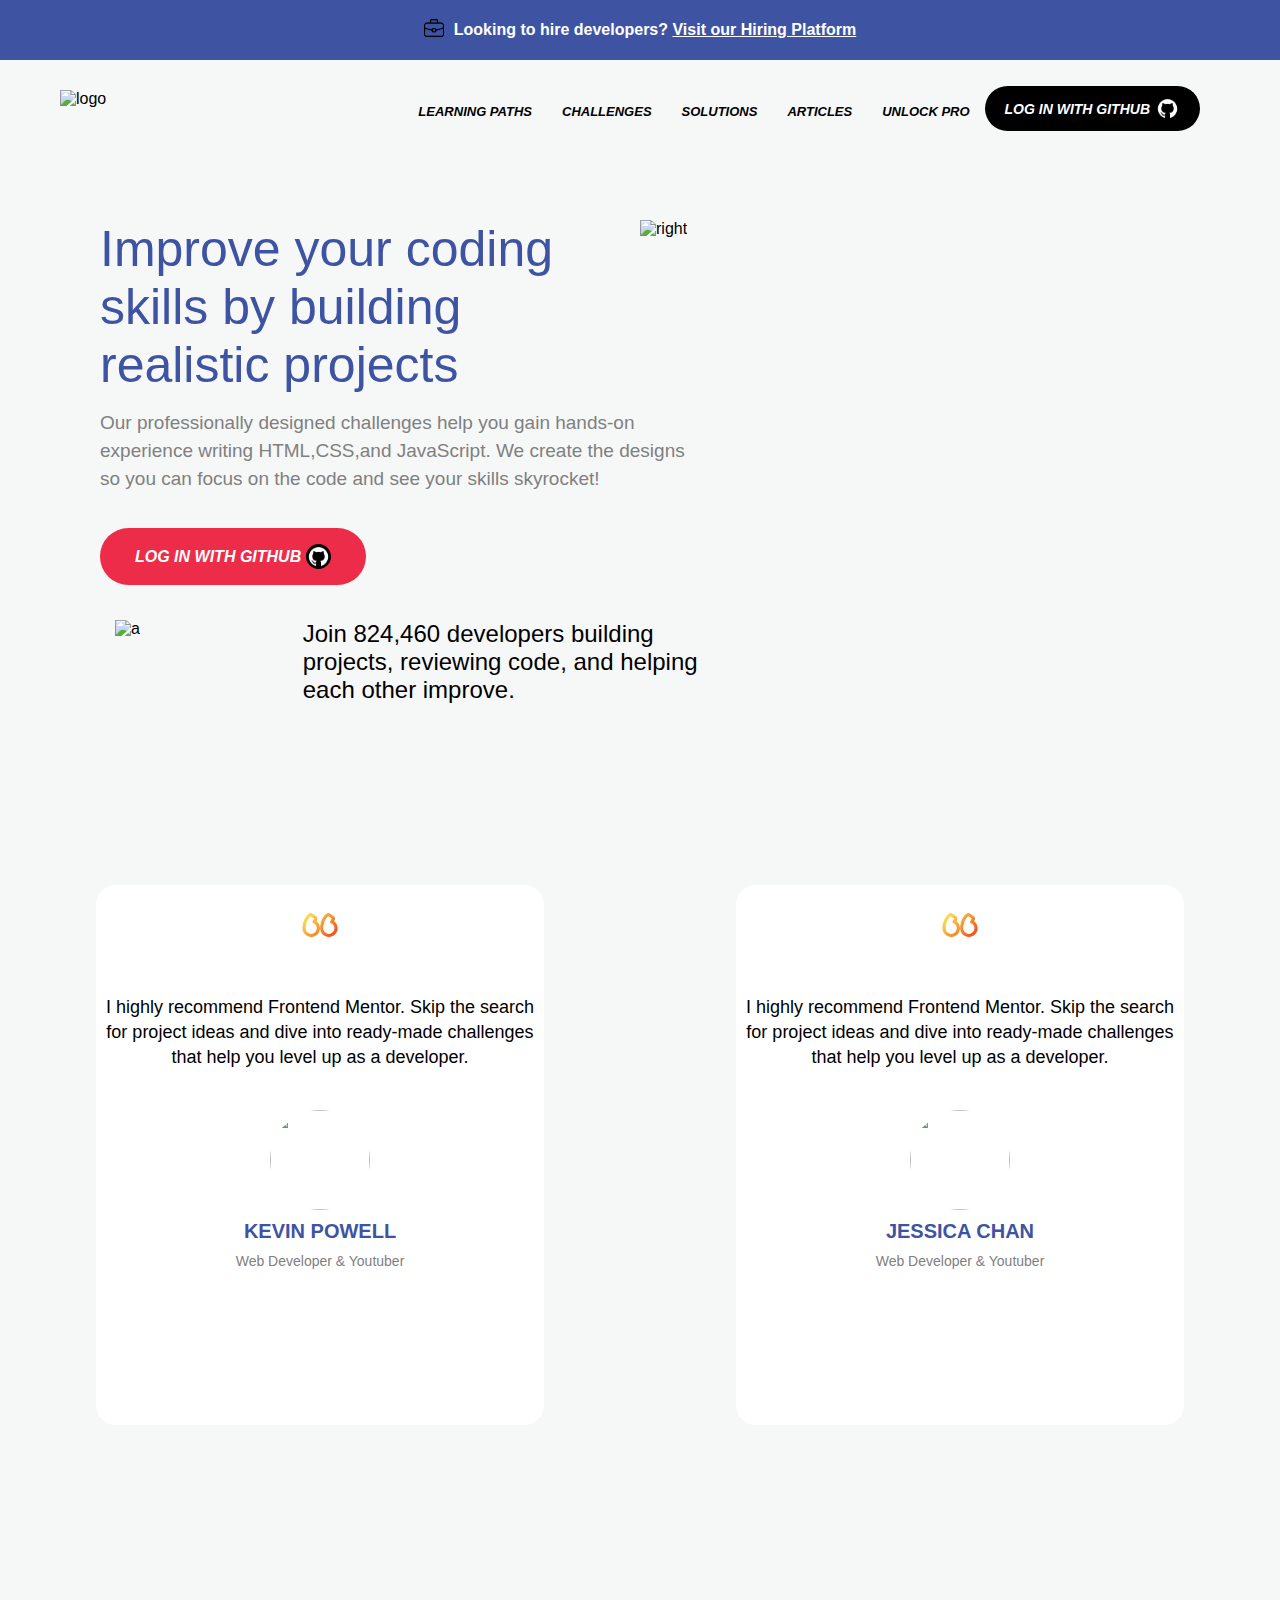
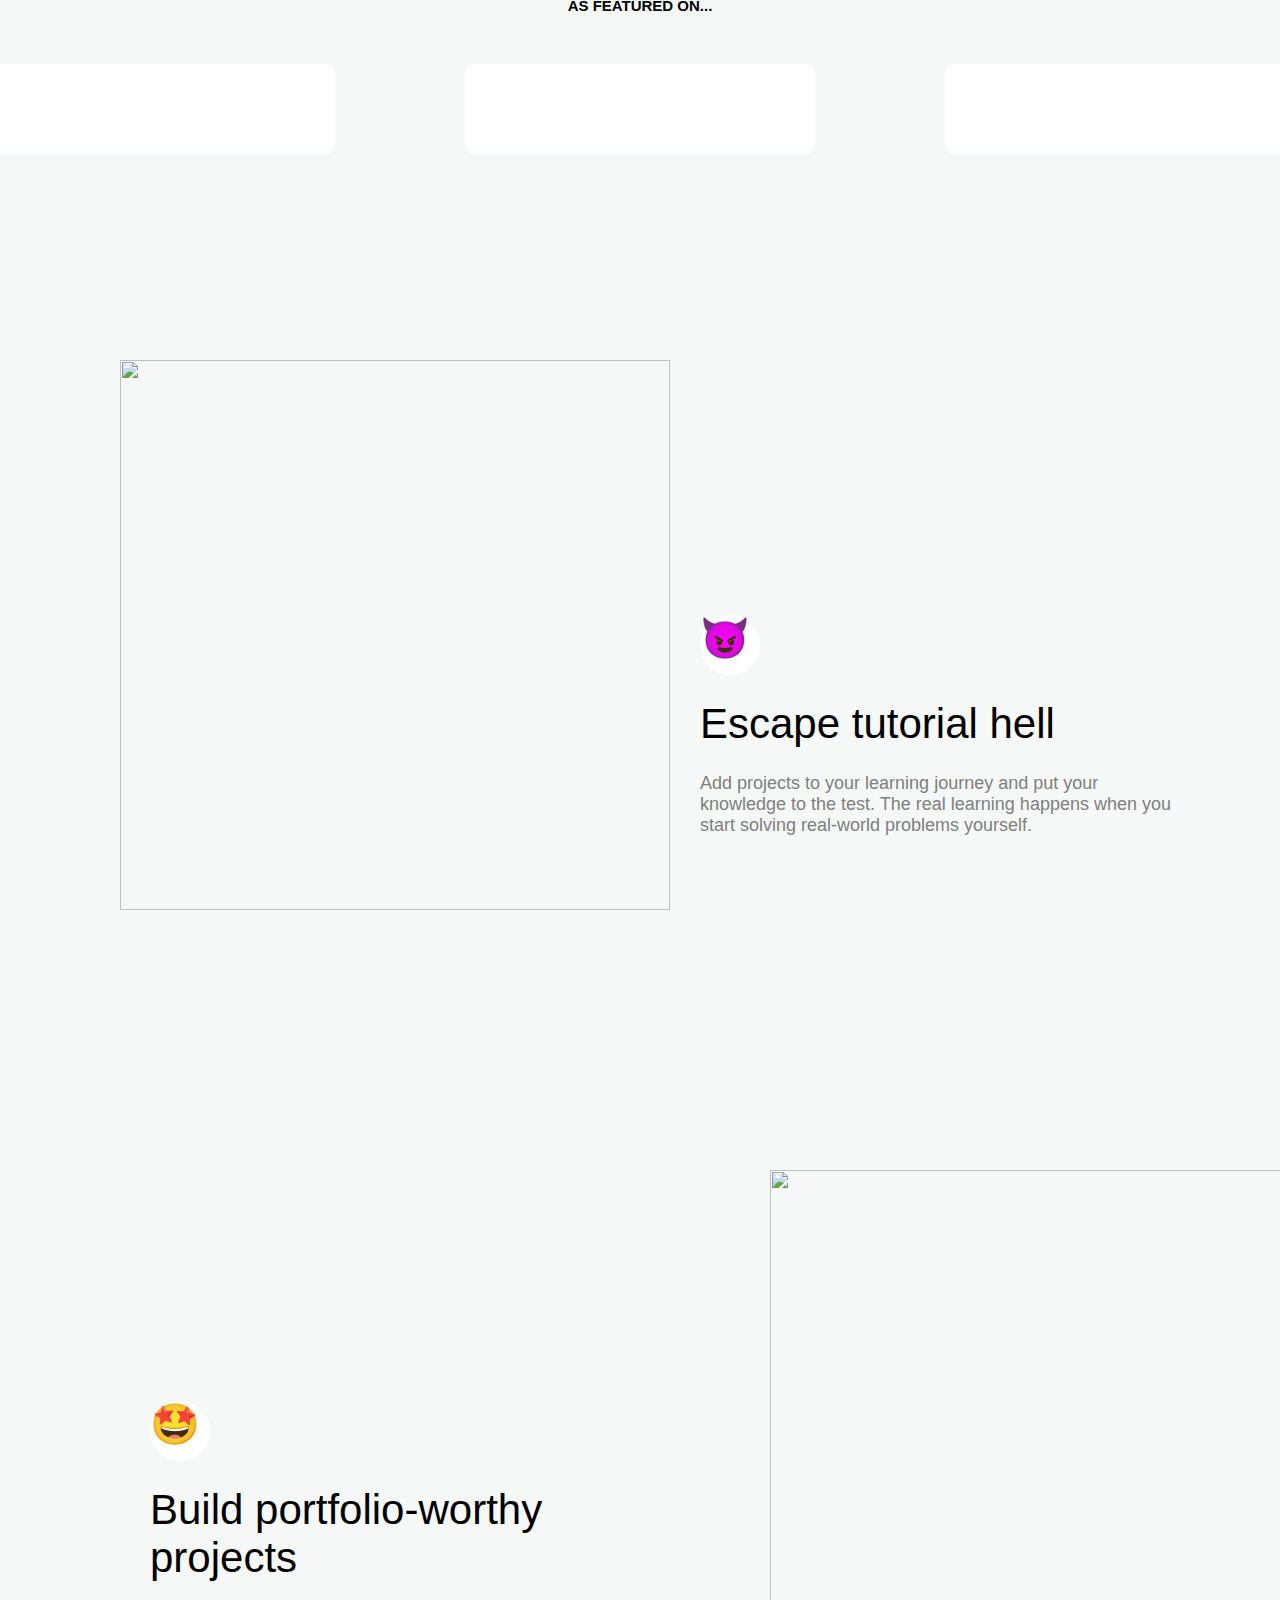
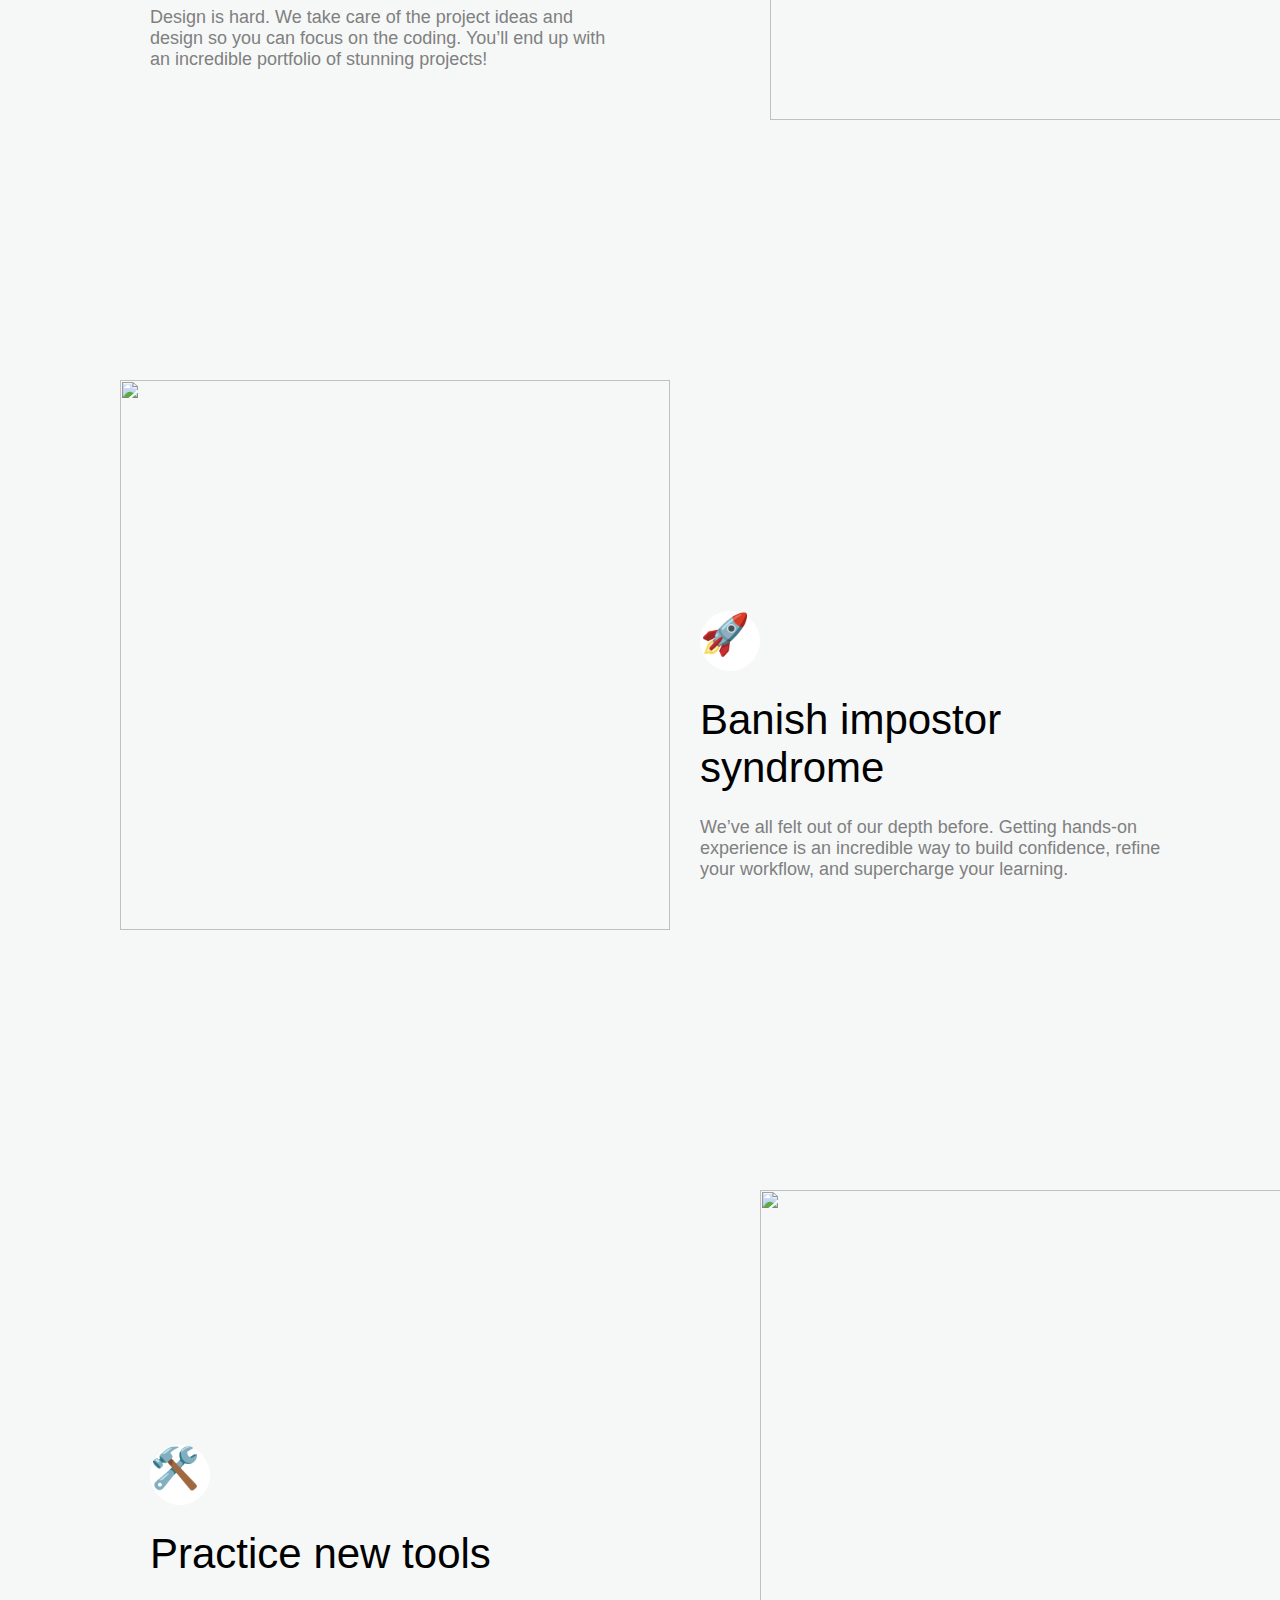
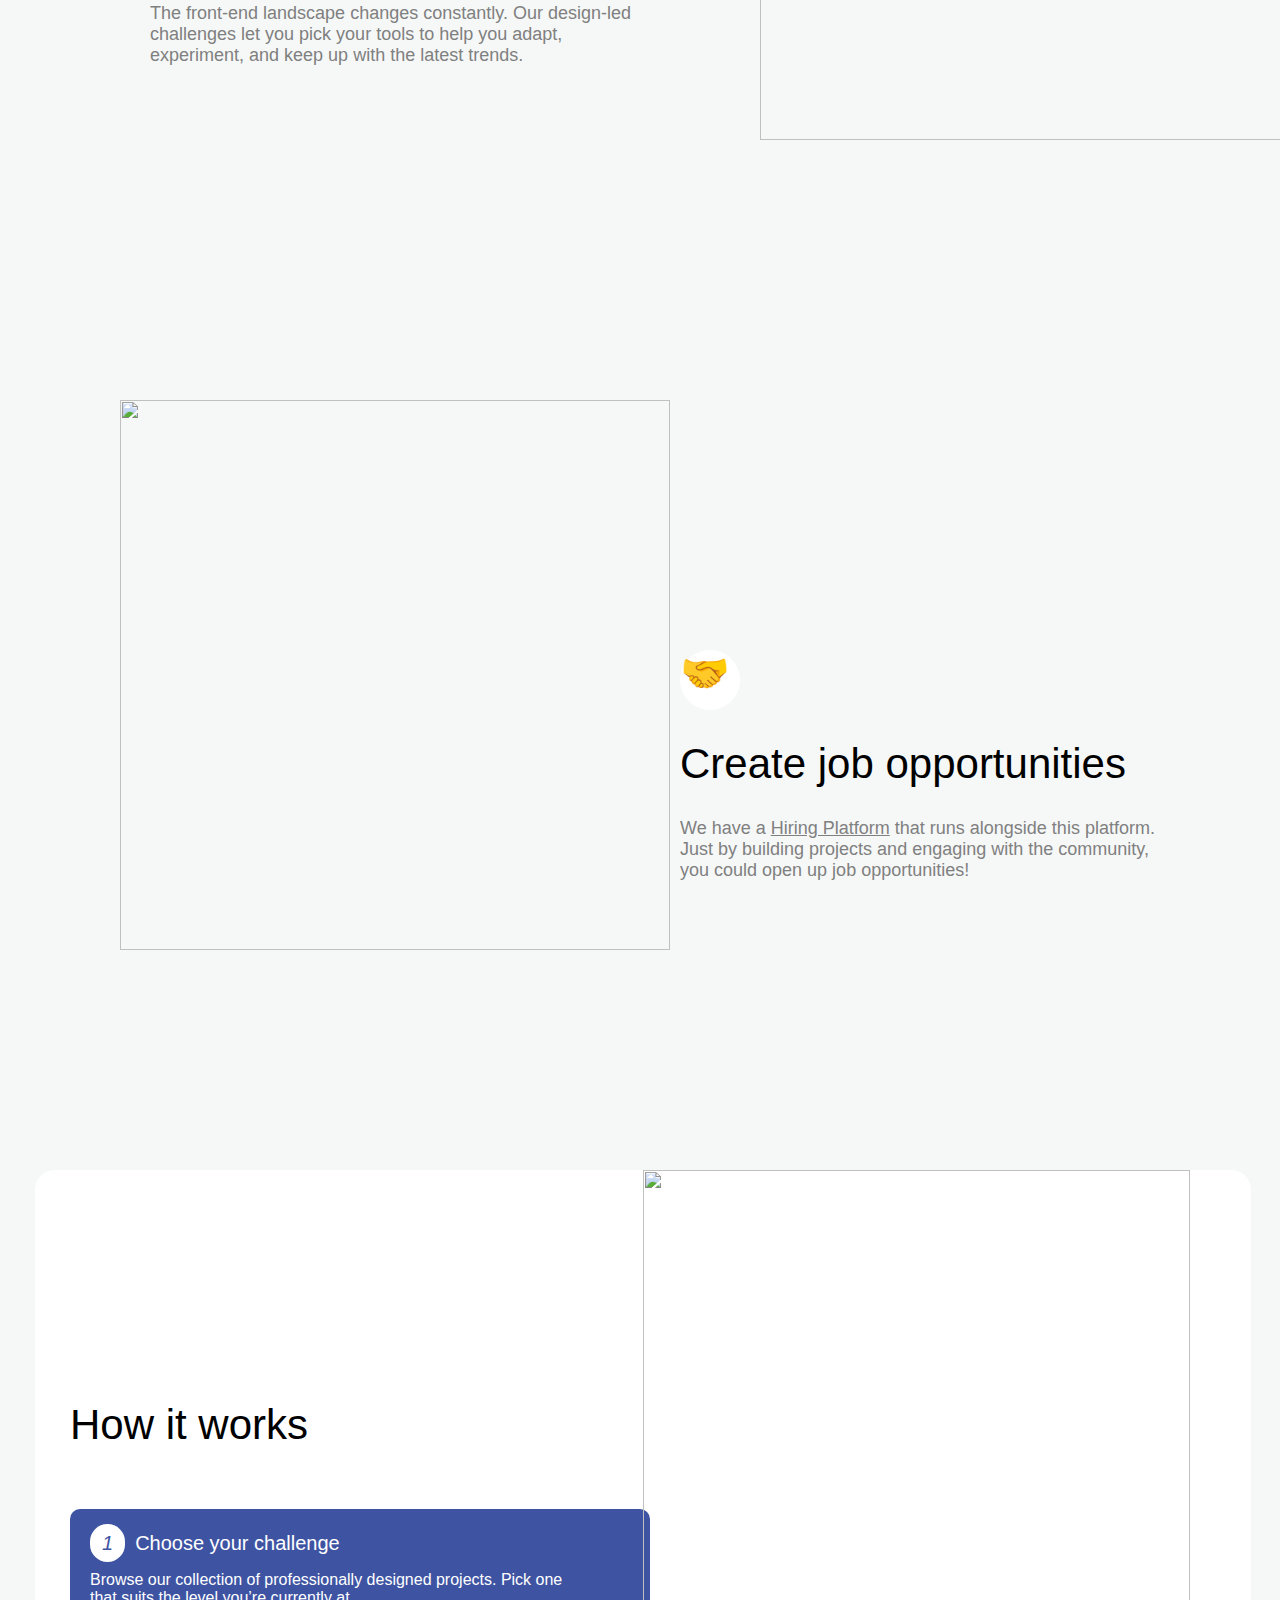
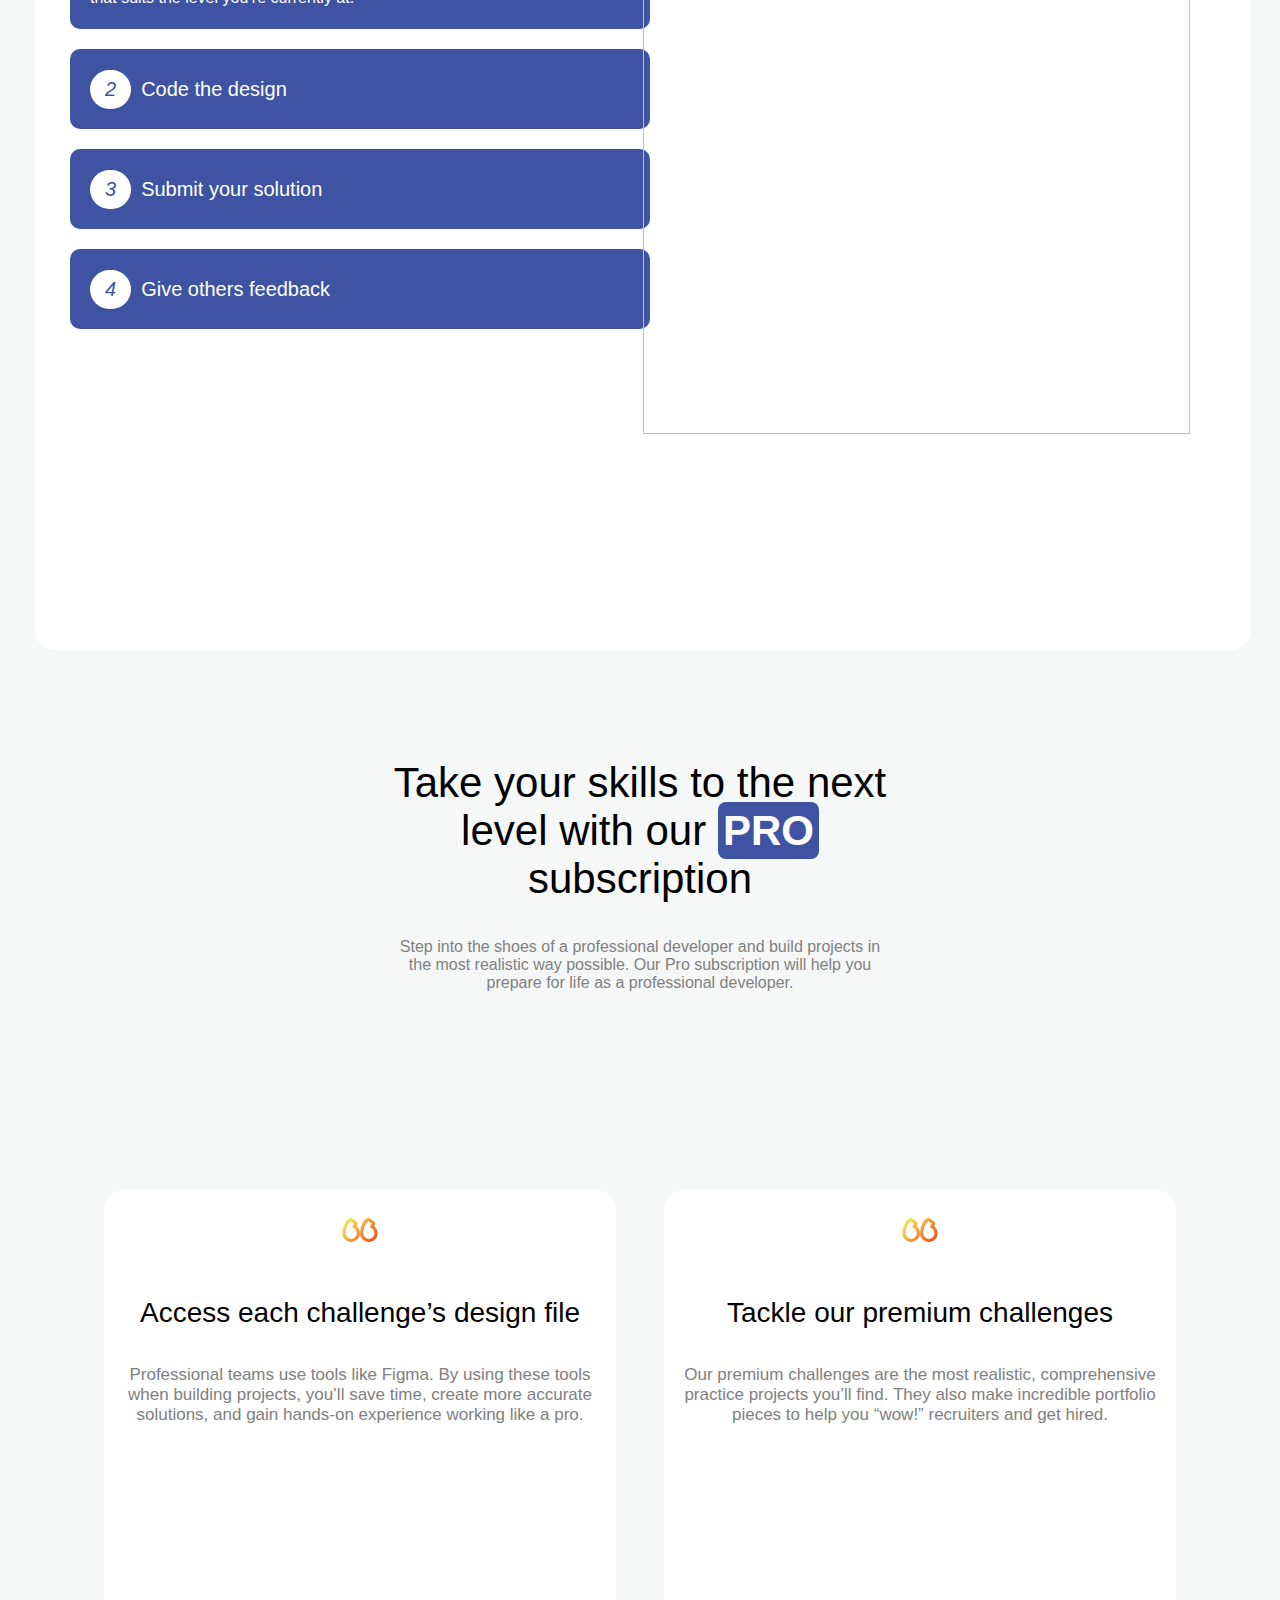
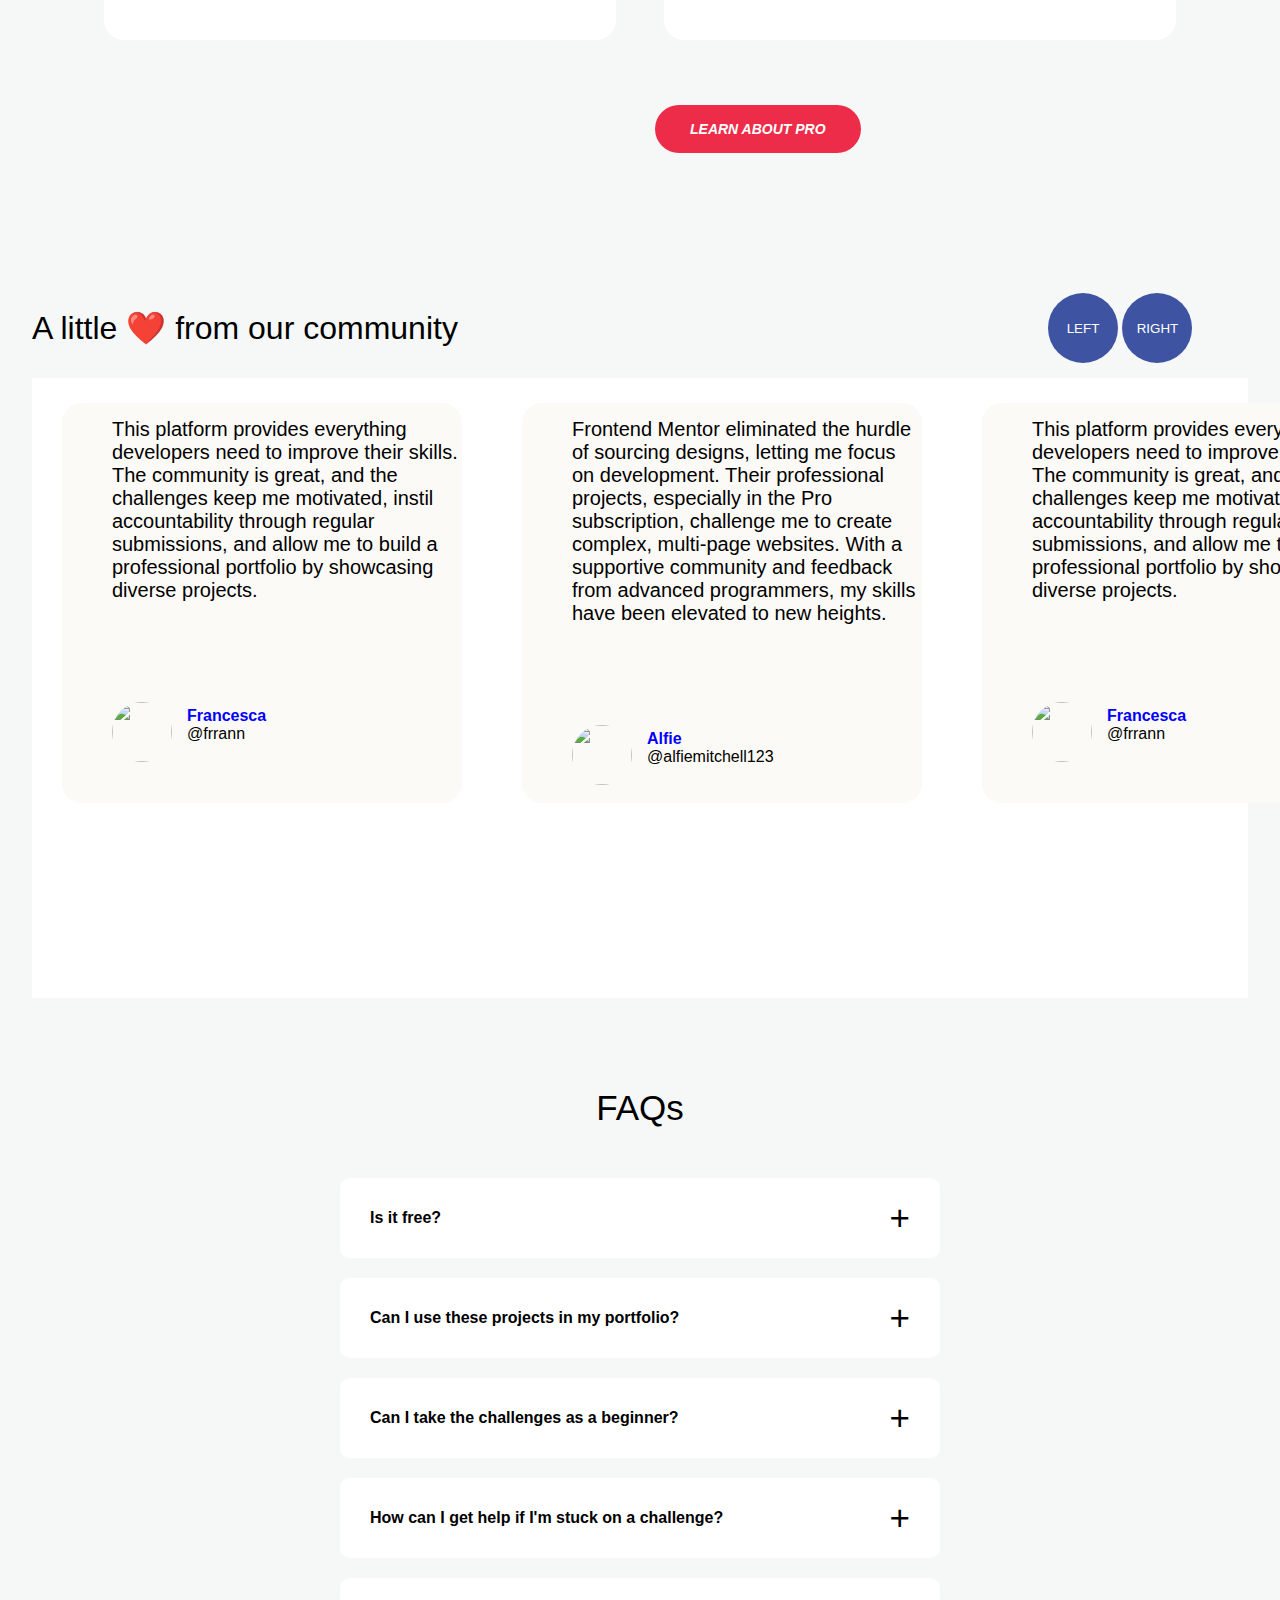
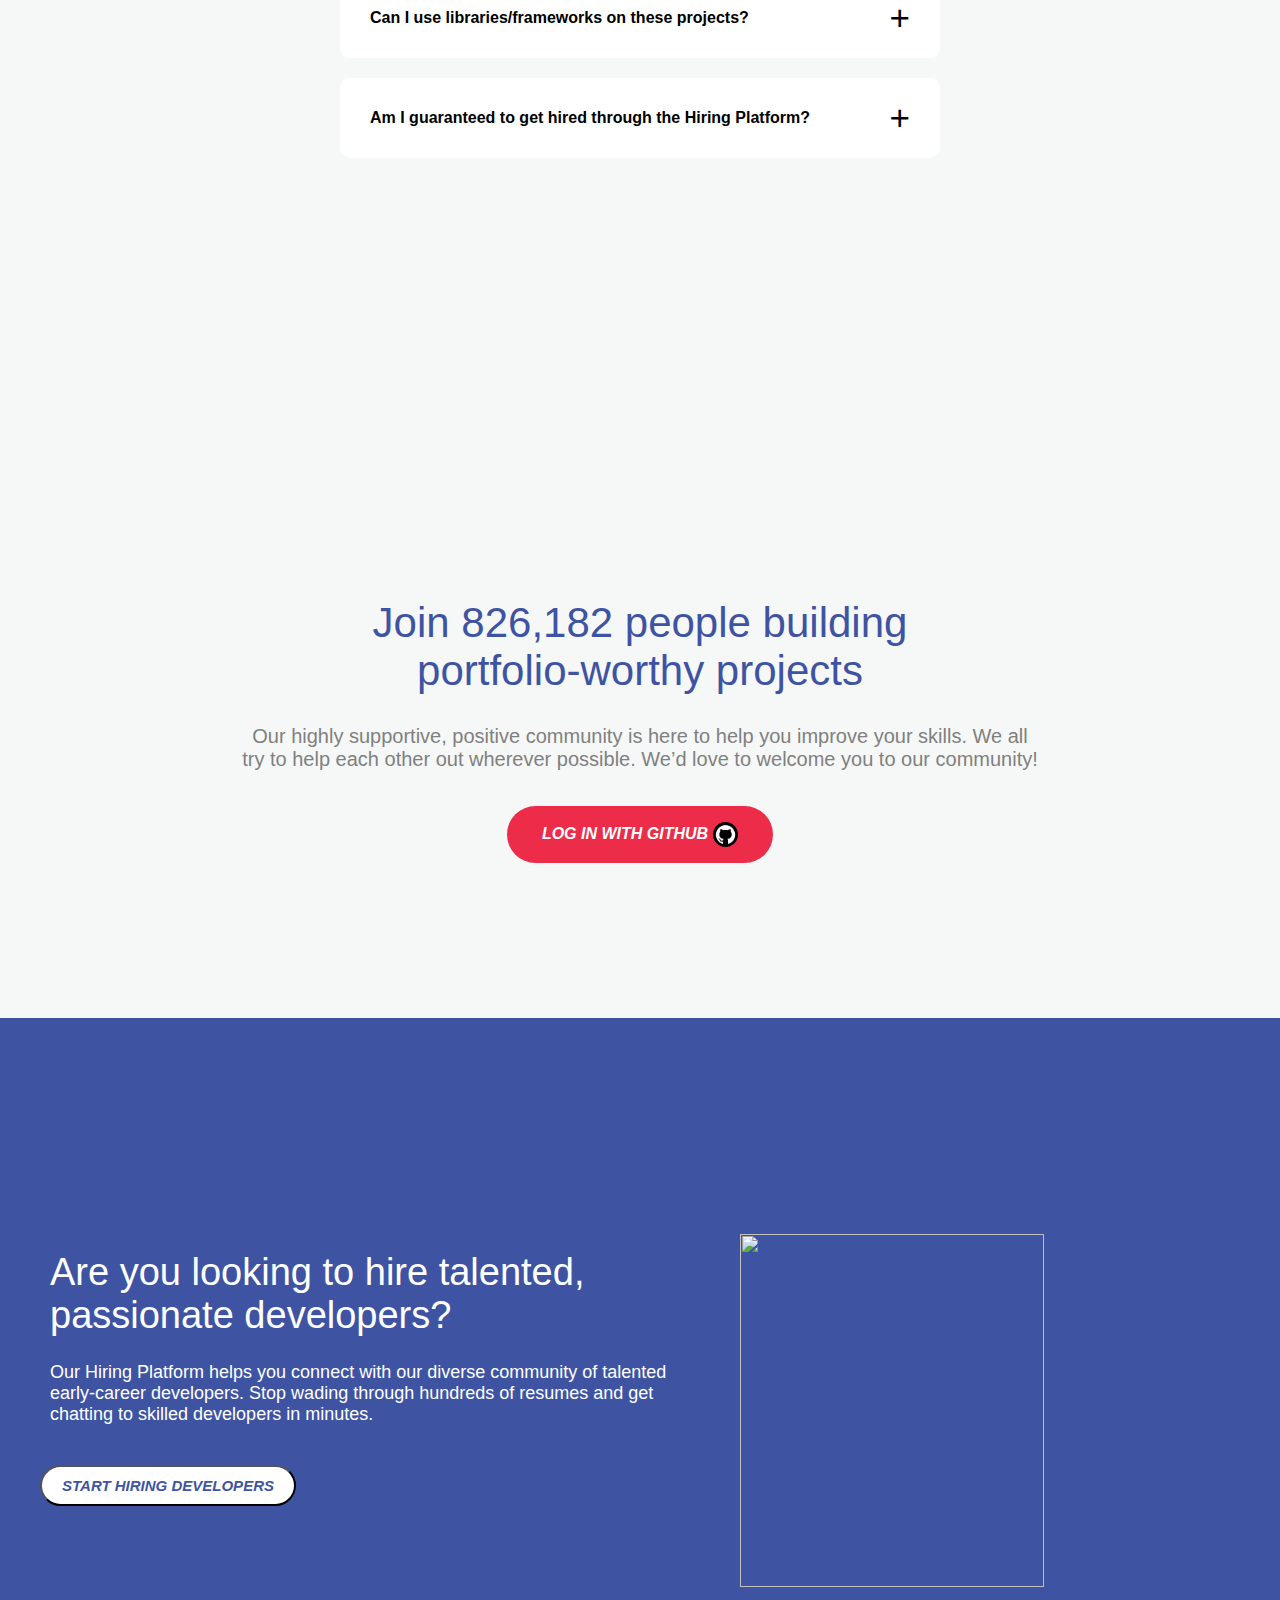
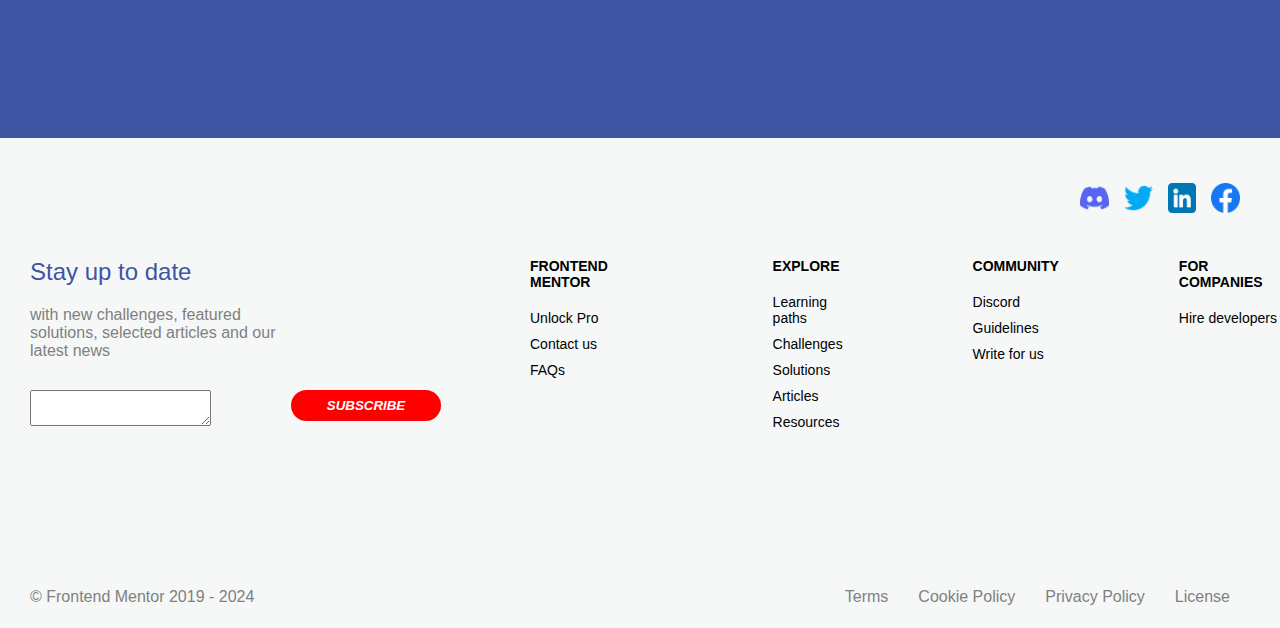
==== index.html @ 85cafe0e "first commit" ====
<!DOCTYPE html>
<html lang="en">
  <head>
    <meta charset="UTF-8" />
    <meta name="viewport" content="width=device-width, initial-scale=1.0" />
    <title>Document</title>
    <link rel="stylesheet" href="./assets/layout.css" />
    <link rel="stylesheet" href="./assets/vars.css" />
    <link rel="stylesheet" href="./assets/theme.css" />
    <link rel="stylesheet" href="/assets/style.css" />
    <link rel="stylesheet" href="/assets/styling.css" />
  </head>

  <body>
    <header>
      <div class="top">
        <img class="suitcase" src="images/suitcase.png" alt="image" />
        <div class="hiring">
          Looking to hire developers?
          <span class="visit">Visit our Hiring Platform</span>
        </div>
      </div>

      <nav>
        <div class="logo">
          <img
            class="front"
            src="https://www.frontendmentor.io/static/images/logo-desktop.svg"
            alt="logo"
          />
        </div>
        <div class="items">
          <ul class="nav-items">
            <div class="nav-item">LEARNING PATHS</div>
            <div class="nav-item">CHALLENGES</div>
            <div class="nav-item">SOLUTIONS</div>
            <div class="nav-item">ARTICLES</div>
            <div class="nav-item">UNLOCK PRO</div>
            <div class="github">
              <button class="git">
                LOG IN WITH GITHUB
                <img class="gittu" src="images/github (2).png" alt="" />
              </button>
            </div>
          </ul>
        </div>
      </nav>
    </header>

    <main>
      <div class="first-layer">
        <div class="first-left">
          <div class="Improve">
            Improve your coding skills by building realistic projects
          </div>
          <div class="sub">
            Our professionally designed challenges help you gain hands-on
            experience writing HTML,CSS,and JavaScript. We create the designs so
            you can focus on the code and see your skills skyrocket!
          </div>
          <div class="github">
            <button class="git red">
              LOG IN WITH GITHUB
              <img class="gittu" src="images/github (2).png" alt="" />
            </button>
          </div>
          <div class="join">
            <div class="img1">
              <img
                class="bubble"
                src="https://www.frontendmentor.io/_next/image?url=%2Fstatic%2Fimages%2Fhome-community-avatars.webp&w=384&q=75"
                alt="a"
              />
            </div>
            <div class="code">
              Join <span>824,460</span> developers building projects, reviewing
              code, and helping each other improve.
            </div>
          </div>
        </div>

        <div class="first-right">
          <img
            class="frp"
            src="https://www.frontendmentor.io/_next/image?url=%2Fstatic%2Fimages%2Fhome-hero.webp&w=1920&q=75"
            alt="right"
          />
        </div>
      </div>

      <div class="second-layer">
        <div class="twoleft">
          <div class="inner-twoleft">
            <div class="quotation">
              <img class="dbquotation" src="images/double-quotes.png" alt="" />
            </div>
            <div class="highly">
              I highly recommend Frontend Mentor. Skip the search for project
              ideas and dive into ready-made challenges that help you level up
              as a developer.
            </div>
            <div class="twodown">
              <div class="twocircle">
                <img
                  class="kevin"
                  src="https://www.frontendmentor.io/static/images/home-avatar-kevin.webp"
                  alt=""
                />
              </div>
              <div class="powell">KEVIN POWELL</div>
              <div class="web">Web Developer & Youtuber</div>
            </div>
          </div>
        </div>

        <div class="tworight">
          <div class="inner-twoleft">
            <div class="quotation">
              <img class="dbquotation" src="images/double-quotes.png" alt="" />
            </div>
            <div class="highly">
              I highly recommend Frontend Mentor. Skip the search for project
              ideas and dive into ready-made challenges that help you level up
              as a developer.
            </div>
            <div class="twodown">
              <div class="twocircle">
                <img
                  class="kevin"
                  src="https://www.frontendmentor.io/static/images/home-avatar-jessica.webp"
                  alt=""
                />
              </div>
              <div class="powell">JESSICA CHAN</div>
              <div class="web">Web Developer & Youtuber</div>
            </div>
          </div>
        </div>
      </div>

      <div class="third-layer">
        <div class="third-inner">
          <div class="third-top">AS FEATURED ON...</div>
          <div class="third-down">
            <div class="third-first">
              <img
                class="third-image"
                src="https://www.frontendmentor.io/static/images/logo-css-tricks.svg"
                alt=""
              />
            </div>
            <div class="third-first">
              <img
                class="third-image"
                src="https://www.frontendmentor.io/static/images/logo-stack-overflow.svg"
                alt=""
              />
            </div>
            <div class="third-first">
              <img
                class="third-image"
                src="https://www.frontendmentor.io/static/images/logo-product-hunt.svg"
                alt=""
              />
            </div>
          </div>
        </div>
      </div>

      <div class="fourth-layer">
        <div class="fourth-left">
          <img
            class="fourth-image"
            src="https://www.frontendmentor.io/static/images/home-benefit-1.webp"
            alt=""
          />
        </div>
        <div class="fourth-right">
          <div class="emoji">😈</div>
          <div class="escape">Escape tutorial hell</div>
          <div class="real">
            Add projects to your learning journey and put your knowledge to the
            test. The real learning happens when you start solving real-world
            problems yourself.
          </div>
        </div>
      </div>

      <div class="fifth-layer">
        <div class="fifth-right">
          <div class="emoji">🤩</div>
          <div class="escape">Build portfolio-worthy projects</div>
          <div class="real">
            Design is hard. We take care of the project ideas and design so you
            can focus on the coding. You’ll end up with an incredible portfolio
            of stunning projects!
          </div>
        </div>
        <div class="fourth-left">
          <img
            class="fourth-image"
            src="https://www.frontendmentor.io/static/images/home-benefit-2.webp"
            alt=""
          />
        </div>
      </div>

      <div class="sixth-layer">
        <div class="fourth-left">
          <img
            class="fourth-image"
            src="https://www.frontendmentor.io/static/images/home-benefit-3.webp"
            alt=""
          />
        </div>
        <div class="fourth-right">
          <div class="emoji">🚀</div>
          <div class="escape-sixth">Banish impostor syndrome</div>
          <div class="real">
            We’ve all felt out of our depth before. Getting hands-on experience
            is an incredible way to build confidence, refine your workflow, and
            supercharge your learning.
          </div>
        </div>
      </div>

      <div class="seventh-layer">
        <div class="fifth-right">
          <div class="emoji">🛠️</div>
          <div class="escape">Practice new tools</div>
          <div class="real">
            The front-end landscape changes constantly. Our design-led
            challenges let you pick your tools to help you adapt, experiment,
            and keep up with the latest trends.
          </div>
        </div>
        <div class="fourth-left">
          <img
            class="fourth-image"
            src="https://www.frontendmentor.io/static/images/home-benefit-4.webp"
          />
        </div>
      </div>

      <div class="eight-layer">
        <div class="fourth-left">
          <img
            class="fourth-image"
            src="https://www.frontendmentor.io/static/images/home-benefit-5.webp"
            alt=""
          />
        </div>
        <div class="fourth-right">
          <div class="emoji">🤝</div>
          <div class="escape-sixth">Create job opportunities</div>
          <div class="real">
            We have a <span class="hiring">Hiring Platform</span> that runs
            alongside this platform. Just by building projects and engaging with
            the community, you could open up job opportunities!
          </div>
        </div>
      </div>

      <div class="ninth-layer">
        <div class="nine-left">
          <div class="inner-nine-left">
            <div class="nine-heading">How it works</div>
            <div class="choose">
              <div class="choose1">
                <span class="one-circle">1</span>Choose your challenge
              </div>
              <div class="browse">
                Browse our collection of professionally designed projects. Pick
                one that suits the level you’re currently at.
              </div>
            </div>
            <div class="code">
              <span class="one-circle">2</span>Code the design
            </div>
            <div class="code">
              <span class="one-circle">3</span>Submit your solution
            </div>
            <div class="code">
              <span class="one-circle">4</span>Give others feedback
            </div>
          </div>
        </div>

        <div class="nine-right">
          <div class="inner-nine-right">
            <img
              class="nine-image"
              src="https://www.frontendmentor.io/_next/image?url=%2Fstatic%2Fimages%2Fhome-how-it-works-4.webp&w=1200&q=75"
              alt=""
            />
          </div>
        </div>
      </div>

      <div class="ten-layer">
        <div class="inner-ten">
          <div class="ten-upper">
            Take your skills to the next level with our
            <span class="ten-pro"> PRO</span> subscription
          </div>
          <div class="ten-lower">
            Step into the shoes of a professional developer and build projects
            in the most realistic way possible. Our Pro subscription will help
            you prepare for life as a professional developer.
          </div>
        </div>
      </div>

<div class="eleven-layer">
<div class="twoleft">
          <div class="inner-twoleft">
            <div class="quotation">
              <img class="dbquotation" src="images/double-quotes.png" alt="" />
            </div>
            <div class="highly">
             Access each challenge’s design file
            </div>
            <div class="twodown">
             <div class="web">Professional teams use tools like Figma. By using these tools when building projects, you’ll save time, create more accurate solutions, and gain hands-on experience working like a pro.</div>
            </div>
          </div>
        </div>

        <div class="tworight">
          <div class="inner-twoleft">
            <div class="quotation">
              <img class="dbquotation" src="images/double-quotes.png" alt="" />
            </div>
            <div class="highly">
             Tackle our premium challenges
            </div>
            <div class="twodown">
              
              <div class="web">Our premium challenges are the most realistic, comprehensive practice projects you’ll find. They also make incredible portfolio pieces to help you “wow!” recruiters and get hired.</div>
            </div>
          </div>
        </div>  
</div>
<div class="learn-red-button">
            <button class="git red">
             LEARN ABOUT PRO
              
            </button>
          </div>

<div class="twelve-layer">
<div class="inner-twelve">
<div class="twelve-upper">
<div class="twelve-heading">A little ❤️ from our community</div>
<div class="arrow">
<button class="left-arrow">LEFT</button>
<button class="left-arrow">RIGHT</button>
</div>
</div>
<div class="twelve-lower">
<div class="twelve-lower-box">
<div class="twelve-box-font">This platform provides everything developers need to improve their skills. The community is great, and the challenges keep me motivated, instil accountability through regular submissions, and allow me to build a professional portfolio by showcasing diverse projects.</div>
<div class="twelve-frances"><div class="twelve-foto"><img class="twelvefoto" src="https://www.frontendmentor.io/static/images/home-avatar-francesca.webp" alt=""></div>
<div class="frances"><div class="Francesca">Francesca</div>
<div class="Fran">@frrann</div></div>


</div>
</div>

<div class="twelve-lower-box">
<div class="twelve-box-font">Frontend Mentor eliminated the hurdle of sourcing designs, letting me focus on development. Their professional projects, especially in the Pro subscription, challenge me to create complex, multi-page websites. With a supportive community and feedback from advanced programmers, my skills have been elevated to new heights.</div>
<div class="twelve-frances"><div class="twelve-foto"><img class="twelvefoto" src="https://www.frontendmentor.io/static/images/home-avatar-alfie.webp" alt=""></div>
<div class="frances"><div class="Francesca">Alfie</div>
<div class="Fran">@alfiemitchell123</div></div>


</div>
</div>

<div class="twelve-lower-box">
<div class="twelve-box-font">This platform provides everything developers need to improve their skills. The community is great, and the challenges keep me motivated, instil accountability through regular submissions, and allow me to build a professional portfolio by showcasing diverse projects.</div>
<div class="twelve-frances"><div class="twelve-foto"><img class="twelvefoto" src="https://www.frontendmentor.io/static/images/home-avatar-francesca.webp" alt=""></div>
<div class="frances"><div class="Francesca">Francesca</div>
<div class="Fran">@frrann</div>
</div>


</div>
</div>


</div>


</div>
</div>

<div class="faq">
<div class="faqs">FAQs</div>
<div class="faq-box">
<div class="free">Is it free?</div>
<div class="plus">+</div>
</div>

<div class="faq-box">
<div class="free">Can I use these projects in my portfolio?</div>
<div class="plus">+</div>
</div>
<div class="faq-box">
<div class="free">Can I take the challenges as a beginner?</div>
<div class="plus">+</div>
</div>
<div class="faq-box">
<div class="free">How can I get help if I'm stuck on a challenge?</div>
<div class="plus">+</div>
</div>
<div class="faq-box">
<div class="free">Can I use libraries/frameworks on these projects?</div>
<div class="plus">+</div>
</div>
<div class="faq-box">
<div class="free">Am I guaranteed to get hired through the Hiring Platform?</div>
<div class="plus">+</div>
</div>

</div>

<div class="layer-13">
<div class="upper-13">Join 826,182 people building portfolio-worthy projects</div>
<div class="mid-13">Our highly supportive, positive community is here to help you improve your skills. We all try to help each other out wherever possible. We’d love to welcome you to our community!</div>
<div class="github">
            <button class="git red">
              LOG IN WITH GITHUB
              <img class="gittu" src="images/github (2).png" alt="" />
            </button>
          </div>
   
</div>

<div class="layer-14">
<div class="left-14">
<div class="inner-left-14">
<div class="up-14">Are you looking to hire talented, passionate developers?</div>
<div class="down-14">Our Hiring Platform helps you connect with our diverse community of talented early-career developers. Stop wading through hundreds of resumes and get chatting to skilled developers in minutes.</div>

<div class="github-14">
            <button class="git-14">
              START HIRING DEVELOPERS
              
            </button>
          </div>
</div>
</div>
<div class="right-14"><img class="img-14" src="https://www.frontendmentor.io/_next/image?url=%2Fstatic%2Fimages%2Fhome-hiring.webp&w=1080&q=75" alt=""></div>


</div>


<div class="layer-15">
    <div class="upper-15">
<div class="upper-15-left" >
<div class="logo-15"><img class="front-15" src="https://www.frontendmentor.io/static/images/logo-desktop.svg" alt=""></div>
</div> 
<div class="upper-15-right">
<div class="discord"><img class="discordd" src="images/discord.png" alt=""></div>
<div class="discord"><img class="discordd" src="images/twitter.png" alt=""></div>
<div class="discord"><img class="discordd" src="images/linkedin.png" alt=""></div>
<div class="discord"><img class="discordd" src="images/facebook.png" alt=""></div>
</div >
</div>

<div class="lower-15">
<div class="lower-15-stay">
<div class="stay">Stay up to date</div>
<div class="news">with new challenges, featured solutions, selected articles and our latest news</div>
<div class="lower-15-box">
<div class="text-box"><textarea name="" id=""></textarea></div>
<div class="subscribe"><button class="subs">SUBSCRIBE</button></div>
</div>
</div>

<div class="lower-15-right">

<div class="lower-15-mentor">
<div class="mentor-1">FRONTEND MENTOR</div>

<div class="mentor-item">Unlock Pro</div>
<div class="mentor-item">Contact us</div>
<div class="mentor-item">FAQs</div>

</div>


<div class="lower-15-mentor">
<div class="mentor-1">EXPLORE</div>
<div class="mentor-item">Learning paths</div>
<div class="mentor-item">Challenges</div>
<div class="mentor-item">Solutions</div>
<div class="mentor-item">Articles</div>
<div class="mentor-item">Resources</div>
</ul>
</div>


<div class="lower-15-mentor">
<div class="mentor-1">COMMUNITY</div>
<div class="mentor-item">Discord</div>
<div class="mentor-item">Guidelines</div>
<div class="mentor-item">Write for us</div>
</div>

<div class="lower-15-mentor">
<div class="mentor-1">FOR COMPANIES</div>

<div class="mentor-item">Hire developers</div>
</div>

</div>

</div>
</div>

<div class="last">
  <div class="foot-mentor">© Frontend Mentor 2019 - 2024</div>
<div class="footer-items">
<div class="footer-item">Terms</div>
<div class="footer-item">Cookie Policy</div>
<div class="footer-item">Privacy Policy</div>
<div class="footer-item">License</div>
</div>

</div>

    </main>


  </body>
</html>
---- assets/layout.css ----
body {
  margin: 0;
  font-family: "Poppins", sans-serif;
}

* {
  box-sizing: border-box;
}

.flex {
  display: flex;
}

.justify-center {
  justify-content: center;
}

.justify-between {
  justify-content: space-between;
}

.justify-end {
  justify-content: end;
}

.items-center {
  align-items: center;
}

.items-end {
  align-items: end;
}

.wrap {
  flex-wrap: wrap;
}

.column {
  flex-direction: column;
}

.w-full {
  width: 100%;
}

.h-full {
  height: 100%;
}

.w-half {
  width: 50%;
}

.h-half {
  height: 50%;
}

.window-height {
  height: 100vh;
}

.window-width {
  height: 100vh;
}

.relative {
  position: relative;
}

.absolute {
  position: absolute;
}

.fixed {
  position: fixed;
}

.top-none {
  top: 0;
}

.left-none {
  left: 0;
}

.bottom-none {
  bottom: 0;
}

.right-none {
  right: 0;
}

/* spacings */
.p-xs {
  padding: var(--xs);
}
.p-sm {
  padding: var(--sm);
}
.p-md {
  padding: var(--md);
}
.p-lg {
  padding: var(--lg);
}
.p-xl {
  padding: var(--xl);
}
.p-2xl {
  padding: var(--2x);
}
.p-3xl {
  padding: var(--3x);
}

.px-xs {
  padding-left: var(--xs);
  padding-right: var(--xs);
}
.px-sm {
  padding-left: var(--sm);
  padding-right: var(--sm);
}
.px-md {
  padding-left: var(--md);
  padding-right: var(--md);
}
.px-lg {
  padding-left: var(--lg);
  padding-right: var(--lg);
}
.px-xl {
  padding-left: var(--xl);
  padding-right: var(--xl);
}
.px-2xl {
  padding-left: var(--2x);
  padding-right: var(--2x);
}
.px-3xl {
  padding-left: var(--3x);
  padding-right: var(--3x);
}

.px-wrapper {
  padding-left: var(--wrapper);
  padding-right: var(--wrapper);
}

.py-xs {
  padding-top: var(--xs);
  padding-bottom: var(--xs);
}
.py-sm {
  padding-top: var(--sm);
  padding-bottom: var(--sm);
}
.py-md {
  padding-top: var(--md);
  padding-bottom: var(--md);
}
.py-lg {
  padding-top: var(--lg);
  padding-bottom: var(--lg);
}
.py-xl {
  padding-top: var(--xl);
  padding-bottom: var(--xl);
}
.py-2xl {
  padding-top: var(--2x);
  padding-bottom: var(--2x);
}
.py-3xl {
  padding-top: var(--3x);
  padding-bottom: var(--3x);
}

.m-xs {
  margin: var(--xs);
}
.m-sm {
  margin: var(--sm);
}
.m-md {
  margin: var(--md);
}
.m-lg {
  margin: var(--lg);
}
.m-xl {
  margin: var(--xl);
}
.m-2xl {
  margin: var(--2x);
}
.m-3xl {
  margin: var(--3x);
}

.mx-xs {
  margin-left: var(--xs);
  margin-right: var(--xs);
}
.mx-sm {
  margin-left: var(--sm);
  margin-right: var(--sm);
}
.mx-md {
  margin-left: var(--md);
  margin-right: var(--md);
}
.mx-lg {
  margin-left: var(--lg);
  margin-right: var(--lg);
}
.mx-xl {
  margin-left: var(--xl);
  margin-right: var(--xl);
}
.mx-2xl {
  margin-left: var(--2x);
  margin-right: var(--2x);
}
.mx-3xl {
  margin-left: var(--3x);
  margin-right: var(--3x);
}

.my-xs {
  margin-top: var(--xs);
  margin-bottom: var(--xs);
}
.my-sm {
  margin-top: var(--sm);
  margin-bottom: var(--sm);
}
.my-md {
  margin-top: var(--md);
  margin-bottom: var(--md);
}
.my-lg {
  margin-top: var(--lg);
  margin-bottom: var(--lg);
}
.my-xl {
  margin-top: var(--xl);
  margin-bottom: var(--xl);
}
.my-2xl {
  margin-top: var(--2x);
  margin-bottom: var(--2x);
}
.my-3xl {
  margin-top: var(--3x);
  margin-bottom: var(--3x);
}
---- assets/vars.css ----
:root {
  --primary-color: coral;
  --secondary-color: rgba(0, 0, 0, 0.7);

  /* typography */
  /* --font-family: "Poppins","sans-serif", */

  /* spacings */
  --xs: 4px;
  --sm: 8px;
  --md: 16px;
  --lg: 24px;
  --xl: 32px;
  --2xl: 40px;
  --3xl: 48px;
  --wrapper: 12vw;

  /* fontsizes */
  --font-xs: 4px;
  --font-sm: 8px;
  --font-base: 16px;
  --font-md: 24px;
  --font-lg: 32px;
}
---- assets/theme.css ----
.btn {
  background: transparent;
  border: none;
  border-radius: 4px;
  padding: 8px 16px;
  &.primary {
    background: var(--primary-color);
    color: white;
  }

  &.secondary {
    background: var(--secondary-color);
    color: white;
  }

  &.outline {
    border: 1px solid black;
    color: black;
  }
}

.bold {
  font-weight: bold;
}

.text-md {
  font-size: 1.2rem;
}

.text-lg {
  font-size: 1.44rem;
}

.text-lg {
  font-size: 1.728rem;
}

.text-xl {
  font-size: 2.074rem;
}

.text-2xl {
  font-size: 2.488rem;
}

.text-2xl {
  font-size: 2.986rem;
}

.text-primary {
  color: var(--primary-color);
}

.text-white {
  color: white;
}

.bg-primary {
  background: var(--primary-color);
}
---- assets/styling.css ----
* {
  box-sizing: border-box;
}

body {
  padding: 0;
  margin: 0;
  background-color: rgb(246, 248, 248);

  @media(max-width: 768px){
    flex-direction: column;

}
}

.top {
  height: 60px;
  width: 100%;
  background-color: rgb(62, 84, 163);
  display: flex;
  align-items: center;
  justify-content: center;

  .suitcase {
    height: 20px;
    width: 20xp;
    margin-right: 10px;
    margin-bottom: 4px;
  }

  .hiring {
    font-weight: bold;
    color: white;
    font-size: 16px;
    font-family: sans-serif;
  }

  .visit {
    text-decoration: underline;
  }
}

nav {
  height: 80px;
  display: flex;
  margin-bottom: 15px;
  justify-content: space-between;

  .nav-items {
    margin-right: 80px;
    display: flex;
    list-style: none;
  }

  .nav-item {
    margin-top: 28px;
    padding: 0 15px;
    font-size: 13px;
    font-family: sans-serif;
    font-style: italic;
    font-weight: bold;
  }

  .logo {
    margin-left: 60px;
    margin-top: 30px;
    height: 50px;
    width: 100px;

    .front {
      height: 35px;
      width: 250px;
    }
  }

  .github {
    margin-top: 10px;
  }
  .git {
    font-size: 14px;
    border: none;
    padding: 10px 20px;
    border-radius: 30px;
    background: black;
    color: white;
    display: flex;
    justify-content: center;
    align-items: center;
    font-style: italic;
    font-weight: bolder;
  }
  .gittu {
    margin-left: 5px;
    border-radius: 20px;
    height: 25px;
    width: 25px;
  }
}

main {
  .first-layer {
    margin-top: 80px;
    display: flex;
 
    
    height: 620px;
    width: 100%;

@media(max-width: 768px){
    flex-direction: column;
    width: 100%;
}

    .first-left {
      width: 50%;
      display: flex;
      flex-direction: column;

      padding-left: 100px;

      .Improve {
        font-size: 50px;
        font-weight: 520;
        color: rgb(62, 84, 163);
        width: 500px;
      }
      .sub {
        margin-top: 15px;
        font-size: 19px;
        width: 600px;
        line-height: 28px;
        color: gray;
      }

      .github {
        margin-top: 35px;
        margin-bottom: 35px;
      }
      .git {
        font-size: 16px;
        border: none;
        padding: 16px 35px;
        border-radius: 30px;
        color: white;
        display: flex;
        justify-content: center;
        align-items: center;
        font-style: italic;
        font-weight: bolder;
      }
      .red {
        background-color: rgb(237, 44, 73);
      }

      .gittu {
        margin-left: 5px;
        border-radius: 20px;
        height: 25px;
        width: 25px;
      }

      .join {
        display: flex;
        width: 600px;

        .img1 {
          width: 50%;

          .bubble {
            padding-left: 15px;
            padding-right: 15px;
            width: 100%;
          }
        }
        .code {
          width: 98%;
          font-size: var(--lg);
        }
      }
    }

    .first-right {
      width: 50%;
      height: 100%;
      padding-right: 25px;

      .frp {
        width: 100%;
        height: 100%;
      }
    }
  }

  .second-layer {
    width: 100%;
    display: flex;
    height: 70vh;
@media(max-width: 768px){
    flex-direction: column;
    width: 100%;
}


    .twoleft {
      width: 50%;
      display: flex;
      flex-direction: column;
      justify-content: center;
      align-items: center;

      .inner-twoleft {
        background-color: white;
        width: 35vw;
        height: 60vh;
        
        display: flex;
        flex-direction: column;
        align-items: center;
        border-radius: 20px;
      }

      .quotation {
        width: 80px;
        height: 80px;

        .dbquotation {
          height: 100%;
          width: 100%;
        }
      }

      .highly {
        font-size: 18px;
        text-align: center;
        line-height: 25px;
        margin-top: 30px;
      }

      .twodown {
        display: flex;
        flex-direction: column;
        align-items: center;
        gap: 10px;
        margin-top: 40px;

        .powell {
          font-weight: bold;
          font-size: 20px;
          color: rgb(62, 84, 163);
        }
        .web {
          color: gray;
          font-size: 14px;
        }
      }
    }

    .tworight {
      width: 50%;
      display: flex;
      flex-direction: column;
      justify-content: center;
      align-items: center;

      .inner-twoleft {
        background-color: white;
        border-radius: 20px;
        width: 35vw;
        height: 60vh;
       
        display: flex;
        flex-direction: column;
        align-items: center;
      }

      .quotation {
        width: 80px;
        height: 80px;

        .dbquotation {
          height: 100%;
          width: 100%;
        }
      }

      .highly {
        font-size: 18px;
        text-align: center;
        line-height: 25px;
        margin-top: 30px;
      }

      .twodown {
        display: flex;
        flex-direction: column;
        align-items: center;
        gap: 10px;
        margin-top: 40px;

        .powell {
          font-weight: bold;
          font-size: 20px;
          color: rgb(62, 84, 163);
        }
        .web {
          color: gray;
          font-size: 14px;
        }
      }
    }

    .twocircle {
      height: 100px;
      width: 100px;
      .kevin {
        height: 100%;
        width: 100%;
        border-radius: 100px;
      }
    }
  }

  .third-layer {
    width: 100%;
    height: 50vh;
    
    display: flex;
    flex-direction: column;
    align-items: center;
    justify-content: center;

    .third-inner {
      margin-top: 80px;
      height: 100%;
      display: flex;
      flex-direction: column;
      align-items: center;
      justify-content: center;

      .third-top {
        font-size: 15px;
        font-weight: bold;
        margin-top: -120px;
      }
      .third-down {
        margin-top: 50px;
        display: flex;
        gap: 130px;

        .third-first {
          background-color: white;
          width: 350px;
          height: 90px;
          display: flex;
          align-items: center;
          justify-content: center;
          border-radius: 10px;

          .third-image {
            height: 40px;
            width: 200;
          }
        }
      }
    }
  }

  .fourth-layer {
    width: 100%;
    display: flex;
    height: 90vh;

    .fourth-left {
      width: 50%;
      height: 100%;
      margin-left: 120px;
      margin-top: 40px;
      .fourth-image {
        height: 550px;
        width: 550px;
      }
    }

    .fourth-right {
      width: 50%;
      height: 100%;
      display: flex;
      flex-direction: column;
      justify-content: center;
      gap: 25px;

      .emoji {
        font-size: 40px;
        height: 60px;
        width: 60px;
        border-radius: 50px;
        background-color: white;
      }
      .escape {
        font-size: 42px;
        font-family: sans-serif;
      }
      .real {
        font-size: 18px;
        color: gray;
        width: 480px;
        font-family: sans-serif;
      }
    }
  }

  .fifth-layer {
    width: 100%;
    display: flex;
    height: 90vh;

    .fourth-left {
      width: 50%;
      height: 100%;
      margin-left: 120px;
      margin-top: 40px;
      .fourth-image {
        height: 550px;
        width: 550px;
      }
    }

    .fifth-right {
      width: 50%;
      height: 100%;
      display: flex;
      flex-direction: column;
      justify-content: center;
      gap: 25px;
      margin-left: 150px;

      .emoji {
        font-size: 40px;
        height: 60px;
        width: 60px;
        border-radius: 50px;
        background-color: white;
      }
      .escape {
        width: 500px;
        font-size: 42px;
        font-family: sans-serif;
      }
      .real {
        font-size: 18px;
        color: gray;
        width: 480px;
        font-family: sans-serif;
      }
    }
  }

  .sixth-layer {
    width: 100%;
    display: flex;
    height: 90vh;

    .fourth-left {
      width: 50%;
      height: 100%;
      margin-left: 120px;
      margin-top: 40px;
      .fourth-image {
        height: 550px;
        width: 550px;
      }
    }

    .fourth-right {
      width: 50%;
      height: 100%;
      display: flex;
      flex-direction: column;
      justify-content: center;
      gap: 25px;

      .emoji {
        height: 60px;
        width: 60px;
        border-radius: 50px;
        background-color: white;
        font-size: 40px;
      }
      .escape-sixth {
        font-size: 42px;
        font-family: sans-serif;
        width: 400px;
      }
      .real {
        font-size: 18px;
        color: gray;
        width: 480px;
        font-family: sans-serif;
      }
    }
  }

  .seventh-layer {
    width: 100%;
    display: flex;
    height: 90vh;

    .fourth-left {
      width: 50%;
      height: 100%;
      margin-left: 120px;
      margin-top: 40px;
      .fourth-image {
        height: 550px;
        width: 550px;
      }
    }

    .fifth-right {
      width: 50%;
      height: 100%;
      display: flex;
      flex-direction: column;
      justify-content: center;
      gap: 25px;
      margin-left: 150px;

      .emoji {
        height: 60px;
        width: 60px;
        border-radius: 50px;
        background-color: white;
        font-size: 40px;
      }
      .escape {
        font-size: 42px;
        font-family: sans-serif;
      }
      .real {
        font-size: 18px;
        color: gray;
        width: 490px;
        font-family: sans-serif;
      }
    }
  }

  .eight-layer {
    width: 100%;
    display: flex;
    height: 90vh;

    .fourth-left {
      width: 50%;
      height: 100%;
      margin-left: 120px;
      margin-top: 40px;
      .fourth-image {
        height: 550px;
        width: 550px;
      }
    }

    .fourth-right {
      width: 50%;
      height: 100%;
      display: flex;
      flex-direction: column;
      justify-content: center;
      gap: 30px;

      .emoji {
        height: 60px;
        width: 60px;
        border-radius: 50px;
        background-color: white;
        font-size: 40px;
      }
      .escape-sixth {
        font-size: 42px;
        font-family: sans-serif;
        width: 600px;
      }
      .real {
        font-size: 18px;
        color: gray;
        width: 480px;
        font-family: sans-serif;
      }

      .hiring {
        text-decoration: underline;
      }
    }
  }

  .ninth-layer {
    margin-left: 35px;
    height: 120vh;
    width: 95%;
    background-color: white;
    display: flex;
    border-radius: 20px;
    .nine-left {
      width: 50%;

      .inner-nine-left {
        height: 110vh;
        width: 90%;
        display: flex;
        flex-direction: column;
        align-items: flex-start;
        justify-content: center;
        padding-left: 35px;
        gap: 20px;
        .nine-heading {
          font-size: 42px;
          font-family: sans-serif;
          margin-bottom: 40px;
        }

        .choose {
          height: 120px;
          width: 580px;
          background-color: rgb(62, 84, 163);
          border-radius: 10px;
          display: flex;
          flex-direction: column;
          justify-content: center;
          align-items: flex-start;
          padding-left: 20px;

          .choose1 {
            font-size: 20px;
            font-family: sans-serif;
            color: white;

            .one-circle {
              background-color: white;
              color: rgb(62, 84, 163);
              font-style: italic;
              border-radius: 25px;
              padding: 8px 12px;
              margin-right: 10px;
            }
          }
          .browse {
            width: 500px;
            font-size: 16px;
            color: white;
            margin-top: 16px;
          }
        }

        .code {
          height: 80px;
          width: 580px;
          background-color: rgb(62, 84, 163);
          border-radius: 10px;
          display: flex;
          align-items: center;
          padding-left: 20px;

          font-size: 20px;
          font-family: sans-serif;
          color: white;

          .one-circle {
            background-color: white;
            color: rgb(62, 84, 163);
            font-style: italic;
            border-radius: 25px;
            padding: 8px 15px;
            margin-right: 10px;
          }
        }
      }
    }

    .nine-right {
      width: 50%;
      height: 120vh;
      .inner-nine-right {
        width: 90%;
        height: 80%;

        .nine-image {
          height: 100%;
          width: 100%;
        }
      }
    }
  }

  .ten-layer {
    height: 50vh;
    width: 100%;
    
    .inner-ten {
      height: 100%;
      display: flex;
      flex-direction: column;
      align-items: center;
      justify-content: center;

      .ten-upper {
        text-align: center;
        width: 40vw;
        font-size: 42px;
        .ten-pro {
          background-color: rgb(62, 84, 163);
          font-weight: bold;
          color: white;
          padding: 5px;
          border-radius: 8px;
        }
      }

      .ten-lower {
        margin-top: 35px;
        font-size: 16px;
        color: gray;
        width: 38vw;
        text-align: center;
      }
    }
  }

  .eleven-layer {
    width: 100%;
    display: flex;
    height: 70vh;

    .twoleft {
      width: 50%;
      display: flex;
      flex-direction: column;
      justify-content: center;
      align-items: center;
      margin-left: 80px;

      .inner-twoleft {
        background-color: white;
        width: 40vw;
        height: 50vh;
        
        display: flex;
        flex-direction: column;
        align-items: center;
        border-radius: 20px;
      }

      .quotation {
        width: 80px;
        height: 80px;

        .dbquotation {
          height: 100%;
          width: 100%;
        }
      }

      .highly {
        font-size: 28px;
        text-align: center;
        line-height: 25px;
        margin-top: 30px;
      }

      .twodown {
        display: flex;
        flex-direction: column;
        align-items: center;
        gap: 10px;
        margin-top: 40px;

        .powell {
          font-weight: bold;
          font-size: 20px;
          color: rgb(62, 84, 163);
        }
        .web {
          color: gray;
          font-size: 17px;
          width: 500px;
          text-align: center;
        }
      }
    }

    .tworight {
      width: 50%;
      display: flex;
      flex-direction: column;
      justify-content: center;
      align-items: center;
      margin-right: 80px;

      .inner-twoleft {
        background-color: white;
        border-radius: 20px;
        width: 40vw;
        height: 50vh;
        
        display: flex;
        flex-direction: column;
        align-items: center;
      }

      .quotation {
        width: 80px;
        height: 80px;

        .dbquotation {
          height: 100%;
          width: 100%;
        }
      }

      .highly {
        font-size: 28px;
        text-align: center;
        line-height: 25px;
        margin-top: 30px;
      }

      .twodown {
        display: flex;
        flex-direction: column;
        align-items: center;
        gap: 10px;
        margin-top: 40px;

        .powell {
          font-weight: bold;
          font-size: 20px;
          color: rgb(62, 84, 163);
        }
        .web {
          color: gray;
          font-size: 17px;
          width: 500px;
          text-align: center;
        }
      }
    }
  }

  .learn-red-button {
    margin-top: -25px;
    margin-bottom: 35px;
    margin-left: 655px;

    .git {
      font-size: 14px;
      border: none;
      padding: 16px 35px;
      border-radius: 30px;
      color: white;
      display: flex;
      justify-content: center;
      align-items: center;
      font-style: italic;
      font-weight: bolder;
    }
    .red {
      background-color: rgb(237, 44, 73);
    }

    .gittu {
      margin-left: 5px;
      border-radius: 20px;
      height: 25px;
      width: 25px;
    }
  }

  .twelve-layer {
    width: 100%;
    height: 100vh;
    display: flex;
    justify-content: center;
    align-items: center;

    .inner-twelve {
      width: 95%;
      height: 80vh;
      background-color: white;

      .twelve-upper {
        align-items: center;
        width: 100%;
        
        height: 100px;
        display: flex;
        justify-content: space-between;
        background-color: rgb(246,248,248);
        margin-bottom: 25px;

        .twelve-heading {
          font-size: 32px;
        }

      .arrow{
        width: 200px;
              .left-arrow{
                  height: 70px; 
                  width: 70px;
                  border-radius: 50px;
                  color: white;
                  border: none;
                  background-color: rgb(62, 84, 163);

                }

      }
      
      }

.twelve-lower{
  
    width: 100%;
    display: flex;
    justify-content: space-between;
   

        .twelve-lower-box{
            height: 400px;
            width: 450px;
            background-color: rgb(252, 250, 246);
             border-radius: 20px;
            margin: 0 30px;
           

          .twelve-box-font{
                  padding-top: 15px;
                  width: 350px;
                  font-size: 20px;
                  margin-left: 50px;
                    }

        .twelve-frances{
            display: flex;
            margin-left: 50px;
            margin-top: 100px;


            .twelve-foto{
                    height: 60px;
                    width: 60px;
                    
                          .twelvefoto{
                              height: 100%;
                    width: 100%;
                   border-radius: 50px;
                              }

                  }
      .frances{
          margin-left: 15px;
          margin-top: 5px;

                    .Francesca{
                        font-weight: bold;
                        color: blue;
                    }

          }

        }
        }

}


    }
  }

  .faq{
      height: 110vh;
      width: 100%;
      display: flex;
      flex-direction: column;
      align-items: center;
      
        .faqs{
              font-size: 35px;
              margin-bottom: 50px;

          }
        .faq-box{
          width: 600px;
          height: 80px;
          background-color: white;
          border-radius: 10px;
          margin-bottom: 20px;
          display: flex;             
          justify-content: space-between;    
          align-items: center;
                .free{
                      font-size: 16px;
                      font-weight: bold;
                      font-family: Arial, Helvetica, sans-serif;
                      padding-left: 30px;
                    }

                .plus{
                    font-size: 35px;
                    padding-right: 30px;
                }
        }

}

.layer-13{
      height: 60vh;
      display: flex;
      align-items: center;
      justify-content: center;
      flex-direction: column;

          .upper-13{
                  font-size: 42px;
                  color: rgb(62,84,163);
                  width: 700px;
                    text-align: center;
                    margin-bottom: 30px;
                }

              .mid-13{
                  font-size: 20px;
                    color: gray;
                 width: 800px;
                    text-align: center;
            }
        .github {
        margin-top: 35px;
        margin-bottom: 35px;
      }
      .git {
        font-size: 16px;
        border: none;
        padding: 16px 35px;
        border-radius: 30px;
        color: white;
        display: flex;
        justify-content: center;
        align-items: center;
        font-style: italic;
        font-weight: bolder;
      }
      .red {
        background-color: rgb(237, 44, 73);
      }

      .gittu {
        margin-left: 5px;
        border-radius: 20px;
        height: 25px;
        width: 25px;
      }

}

.layer-14{
width: 100%;
height: 80vh;
display: flex;
background-color: rgb(62, 84, 163);
        .left-14{
              width: 50%;
              height: 100%;
              display: flex;
              align-items: center;
              justify-content: center;
              flex-direction: column;

                    .inner-left-14{
                        height: 700px;
                        width: 700px;
                        display: flex;
                        align-items: center;
                        justify-content: center;
                        flex-direction: column;
                                  .up-14{
                                        margin-left: 80px;
                                        font-size: 38px;
                                        color: white;
                                    }

                                .down-14{
                                          margin-left: 80px;
                                          margin-top: 25px;
                                        font-size: 18px;
                                        color: white;
                                      
                                    }
                            .github-14{
                                  width: 100%;
                                   margin-left: 140px;
                                  margin-top: 40px;
                                      .git-14{
                                          padding: 10px 20px;
                                          background-color: white;
                                            color: rgb(62, 84, 163);
                                            border-radius: 50px;
                                            font-style: italic;
                                            font-weight: bold;
                                            font-size: 15px;
                                             
                                    }

                                }
                        }

            }

      .right-14{
          width: 50%;
          height: 100%;
          display: flex;
          align-items: end;
          margin-left: 100px;
                .img-14{
                      height: 70%;
                      width: 75%;

                    }
        }

}

.layer-15{
      width: 100%;
      height: 50vh; 
          .upper-15{
                width: 100%;
                  height: 120px;
                  display: flex;
                  align-items: center;
                  justify-content: space-between;
                  .logo-15{

                    margin-left: 60px;
                          }
            .upper-15-right{
width: 200px;
display: flex;
padding: 20px;
gap: 15px;
margin-right: 20px;

                    .discord{
                          height: 30px;
                            width: 30px;
                            
                            .discordd{
                                  height: 100%;
                                  width: 100%;
                                


                                }

                          }


               }

      }
          .lower-15{
                  width: 100%;
                 
                  display: flex;
                  align-items: center;
               

                        .lower-15-stay{
                              margin-left: 30px;
                             width: 40%;
                            height: 100%;

                                  .stay{
                                    color: rgb(62, 84, 163) ;
                                    font-size: 24px;
                                }
                              .news{
                                  margin-top: 20px;
                                  font-size: 16px;
                                  color: gray;
                                  width: 50%;
                                  }
                        .lower-15-box{
                                margin-top: 30px;
                                display: flex;
                                gap: 80px;

                                  .subscribe{
                                      width: 200px;

                                        .subs{
                                              width: 150px;
                                              padding: 8px 20px;
                                              color: white;
                                              background-color: red;
                                              border: none;
                                              font-style: italic;
                                              font-weight: bold;
                                              border-radius: 20px;
                                          }
                                        }

                                }
                        }


              .lower-15-right{
                          width: 60%;
                          height: 100%;
                         display: flex;
                        gap: 120px;

                          .mentor-1{
                              font-size: 14px;
                              font-weight: bold;
                              font-family: Arial, Helvetica, sans-serif;
                              margin-bottom: 20px;
                              }
                            .mentor-item{
                                    font-size: 14px;
                                    margin-top: 10px;
                              }
                            
                      }

}

}
  .last{
    display: flex;
    height: 30px;
    width: 100%;
    justify-content: space-between;
margin-bottom: 10px;

        .foot-mentor{
                   color: gray;
                    margin-left: 30px;     
              }
            .footer-items{
                  display: flex;
                  gap: 30px;
                  color: gray;
                  margin-right: 50px;
                  }
  }


}
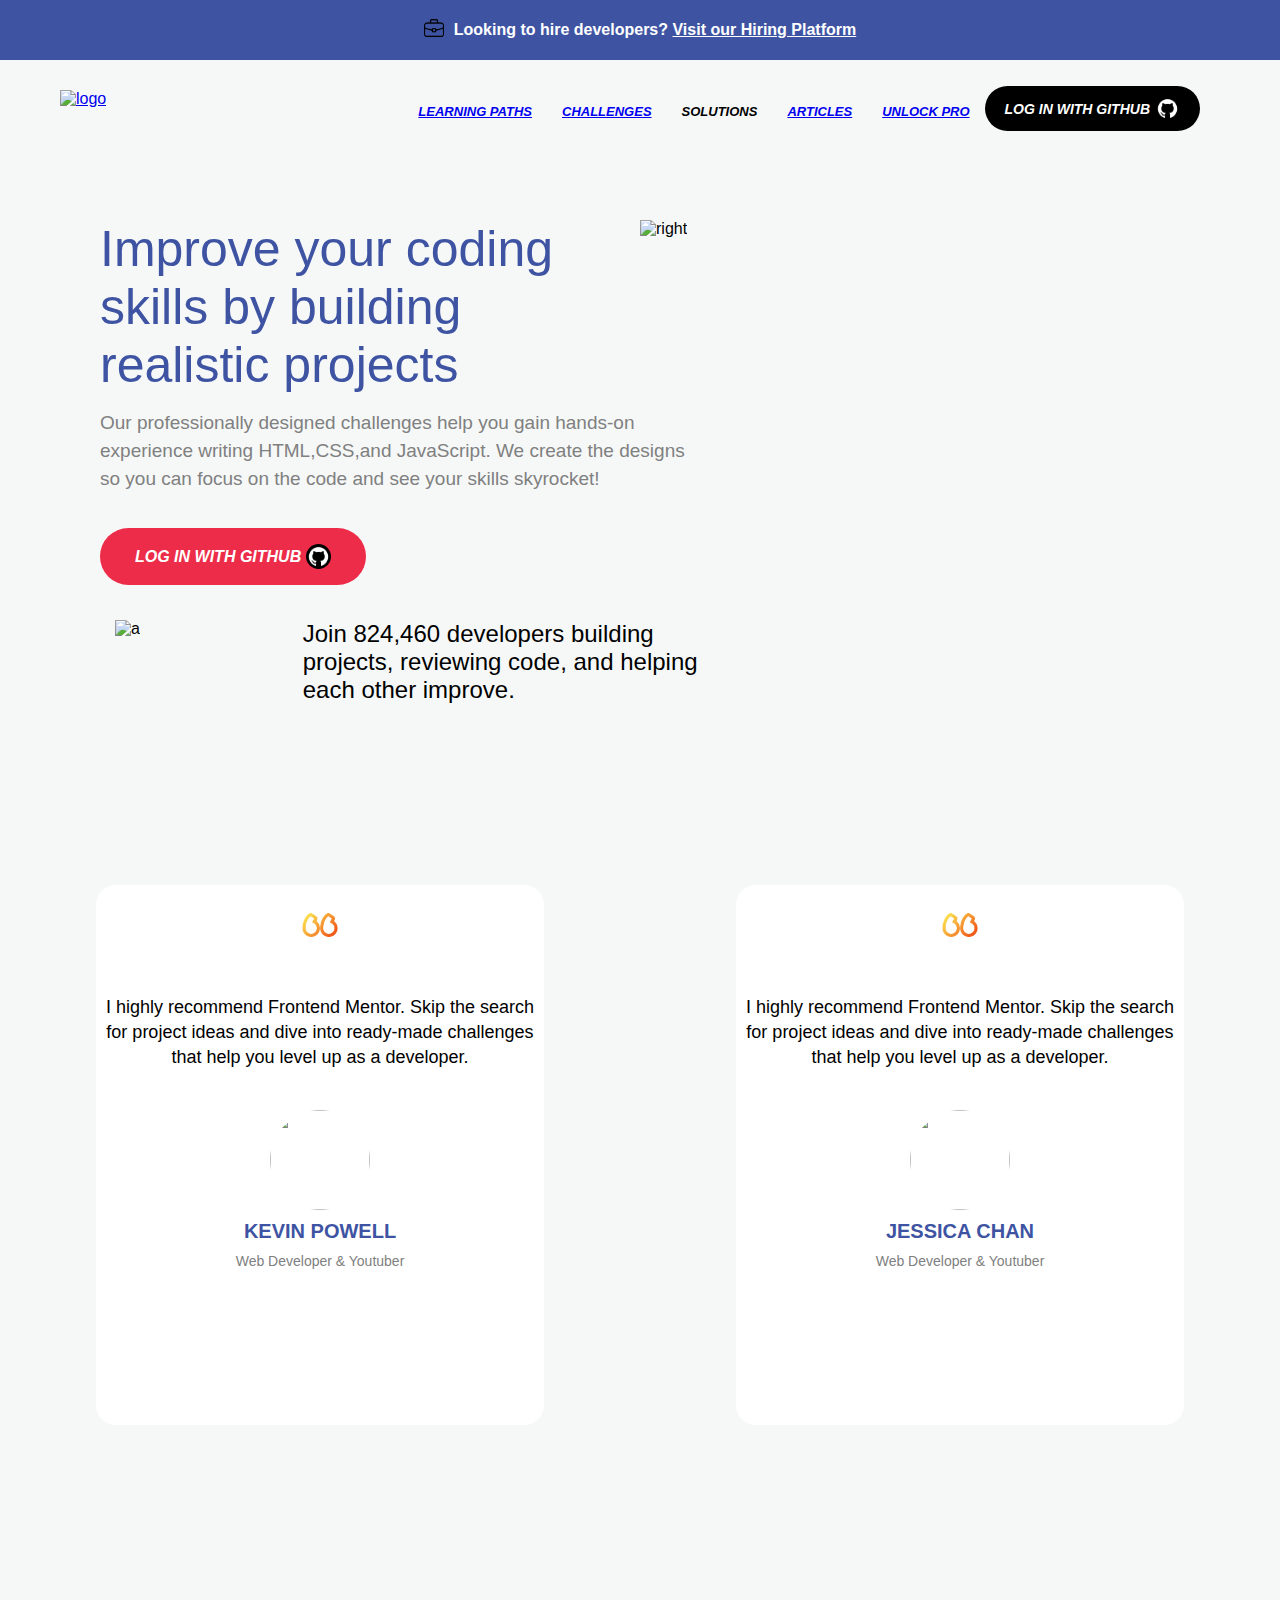
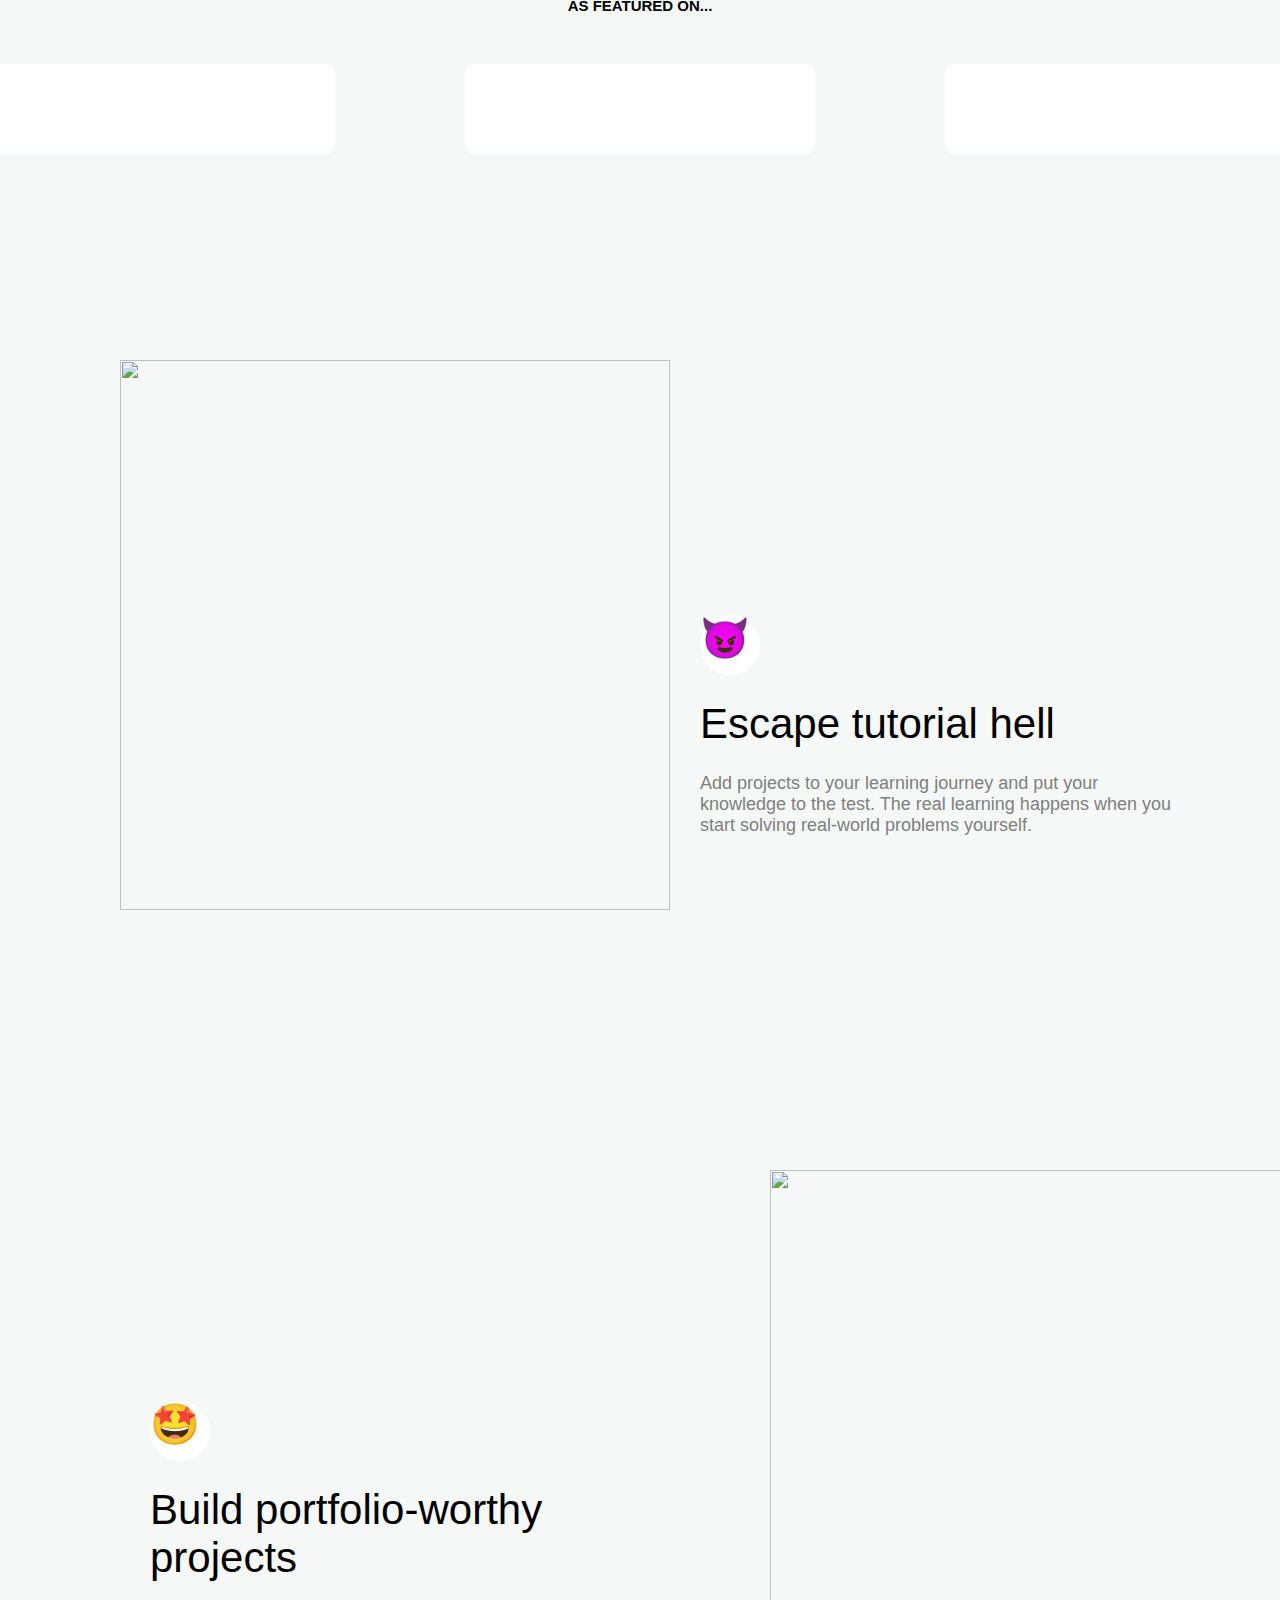
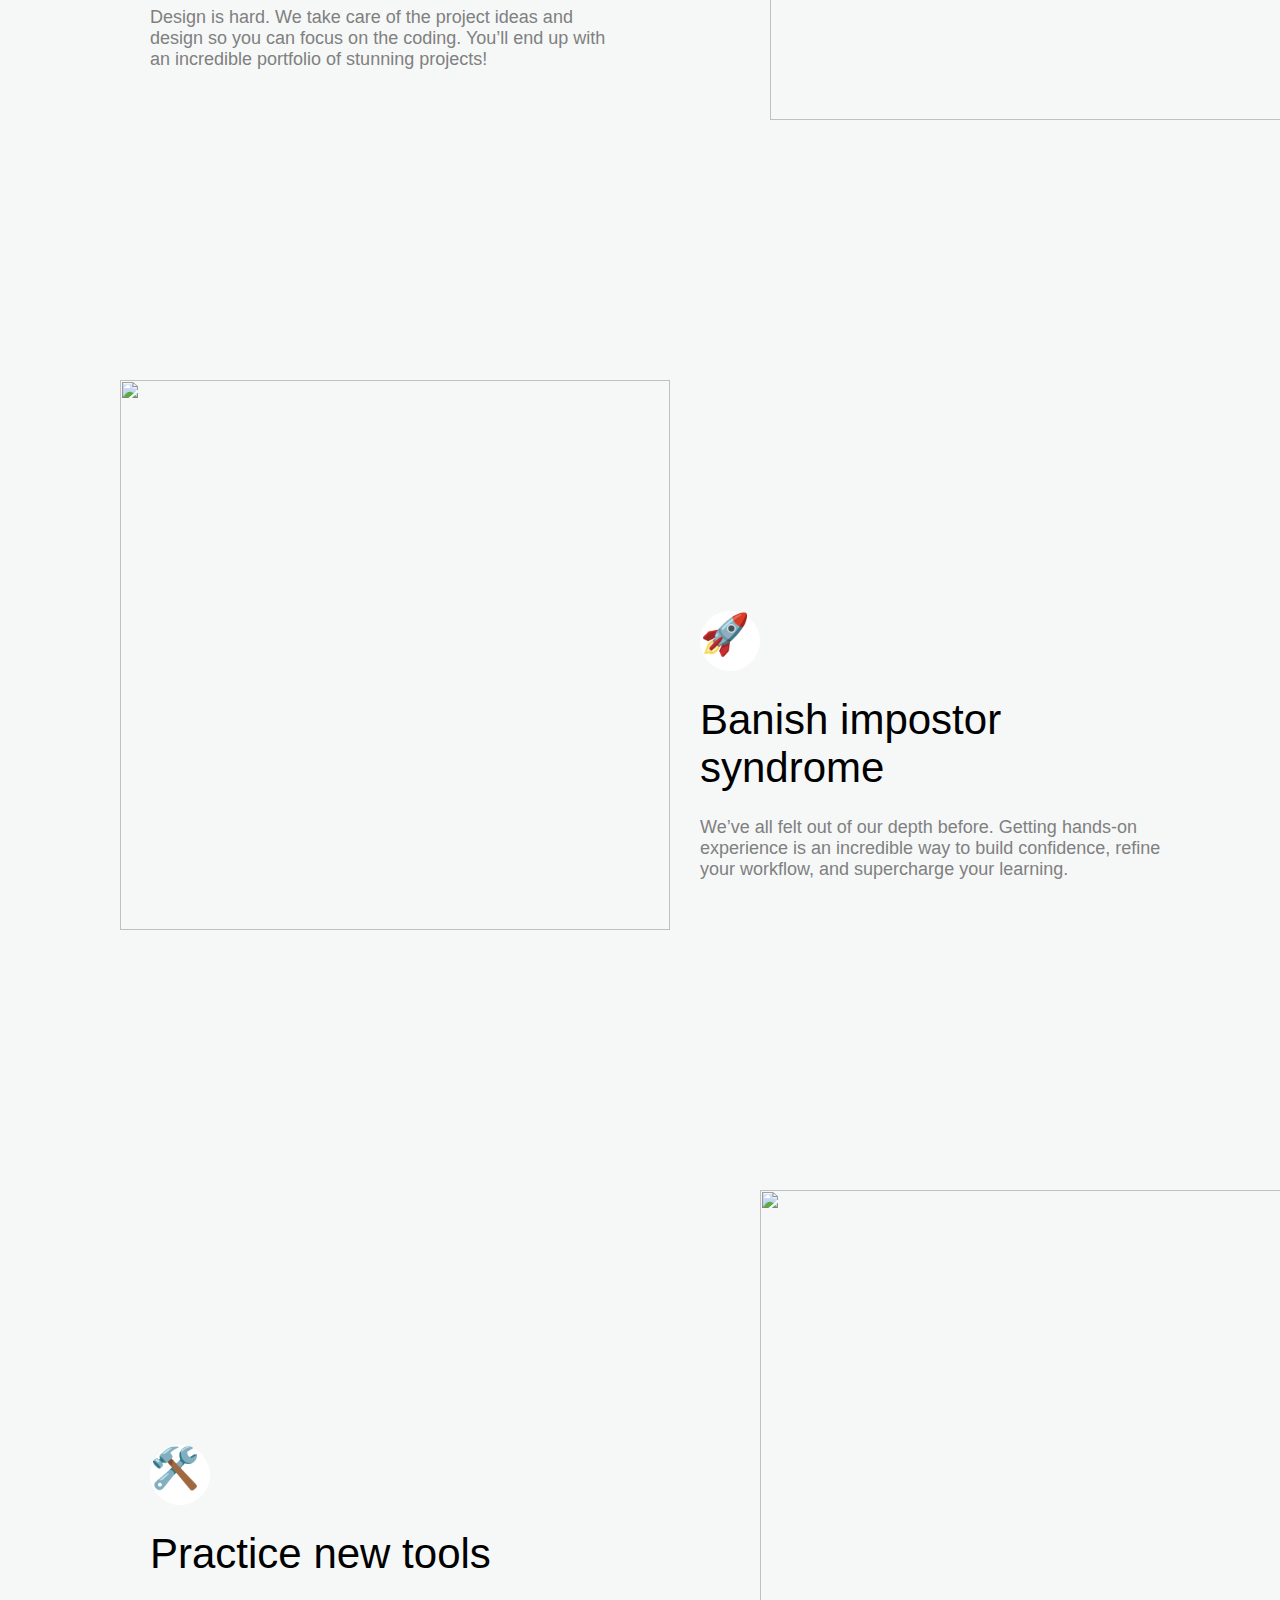
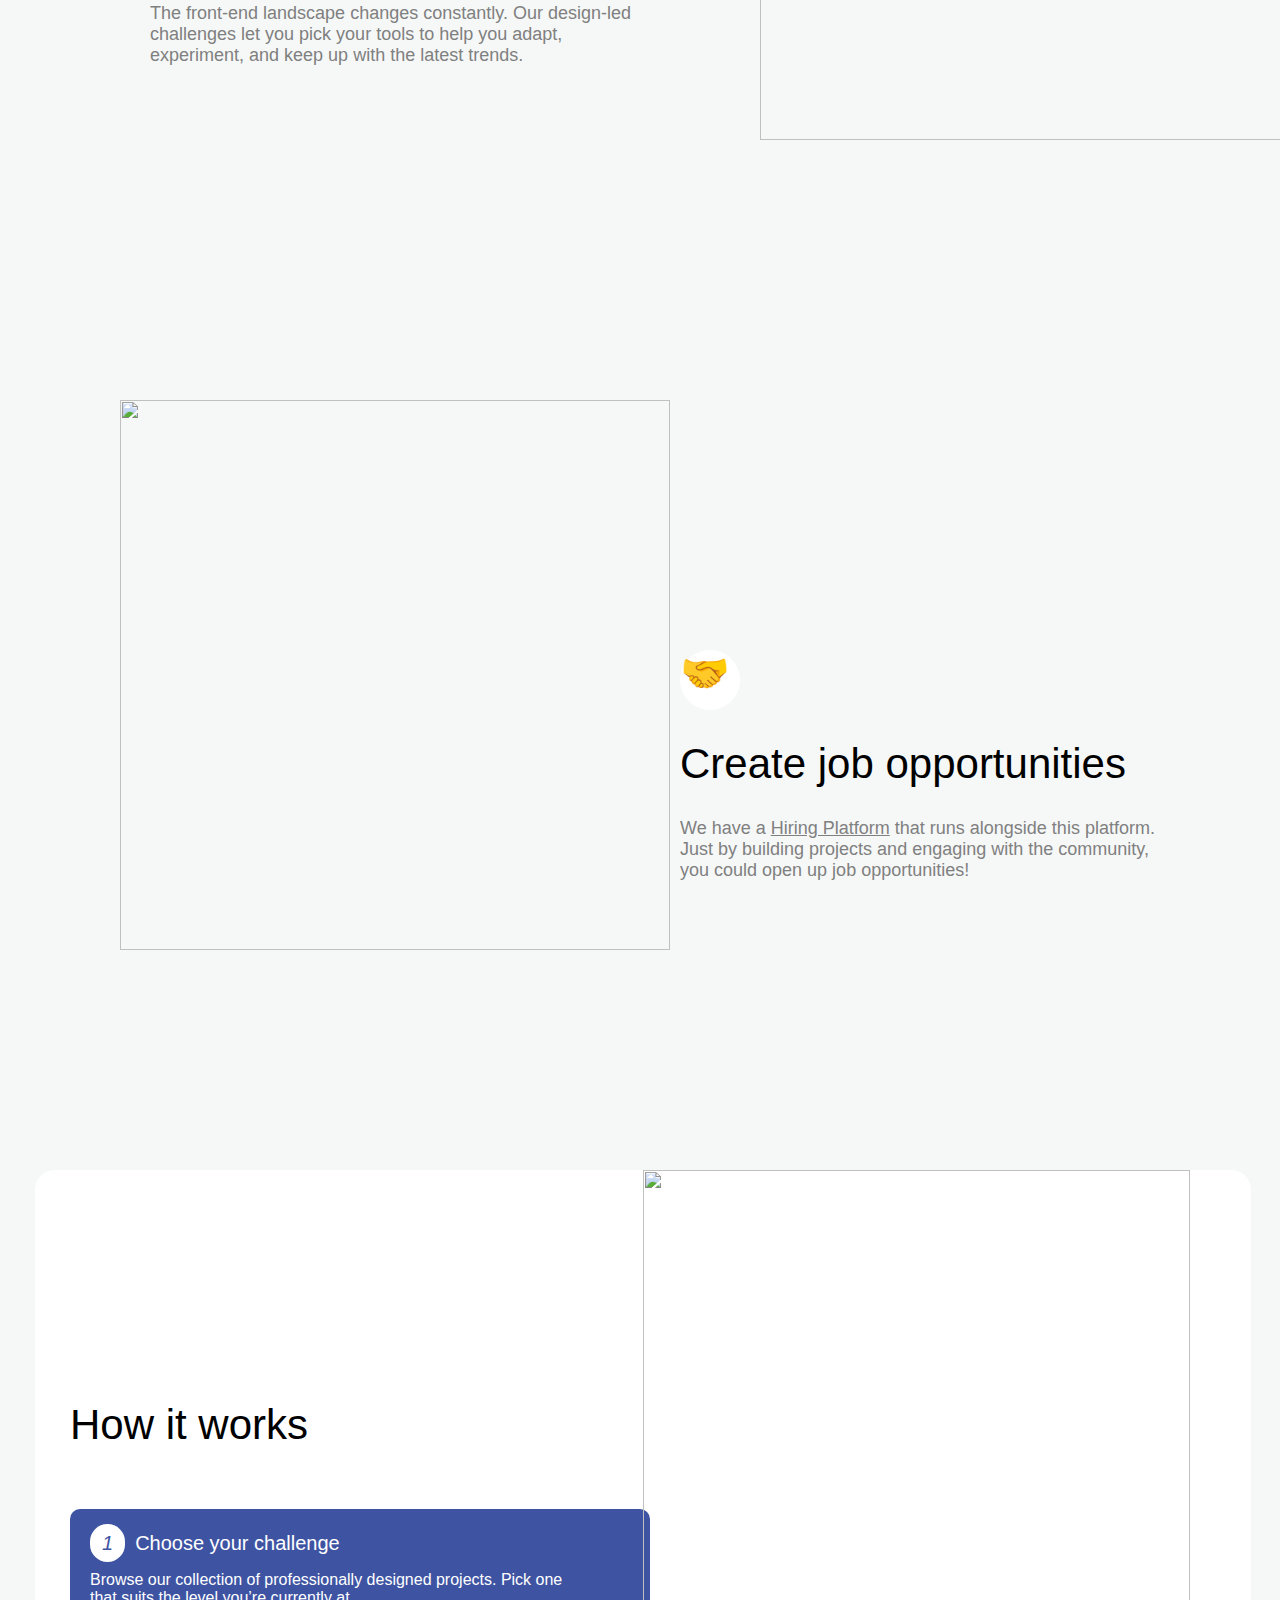
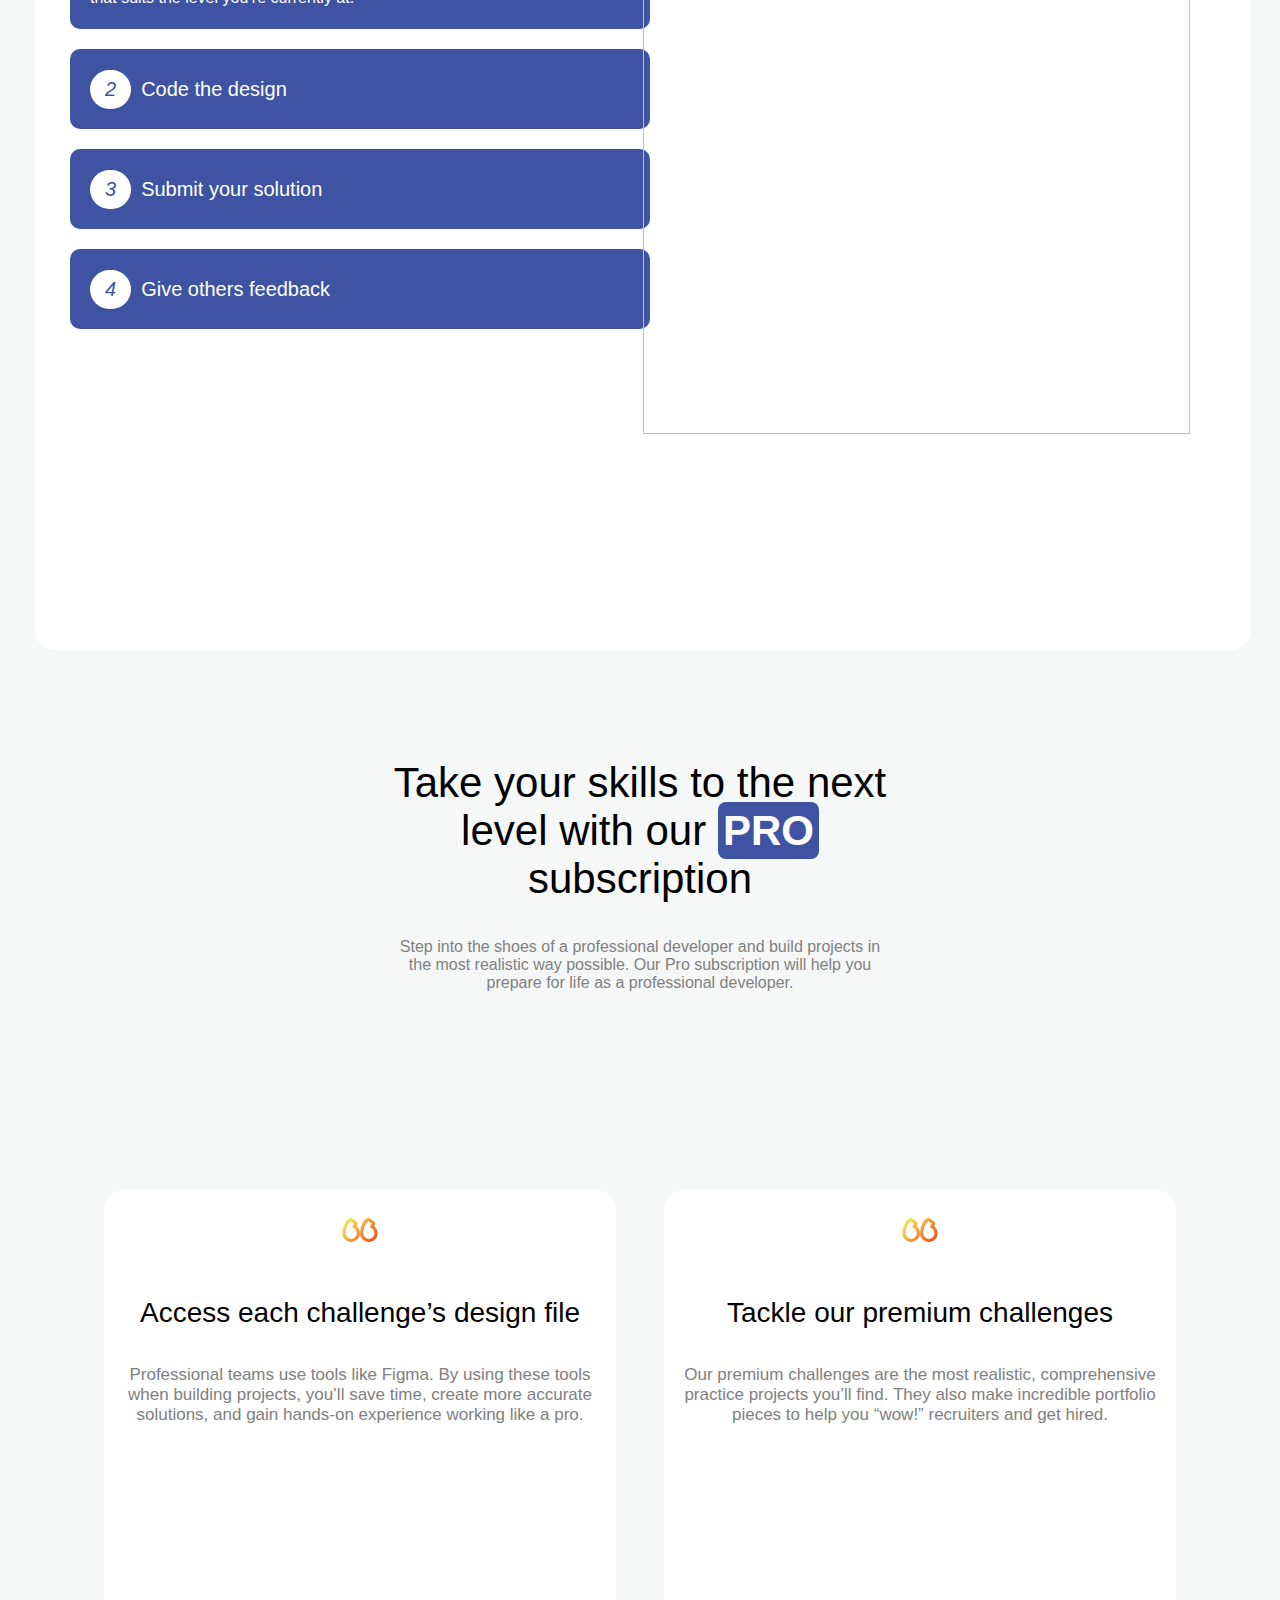
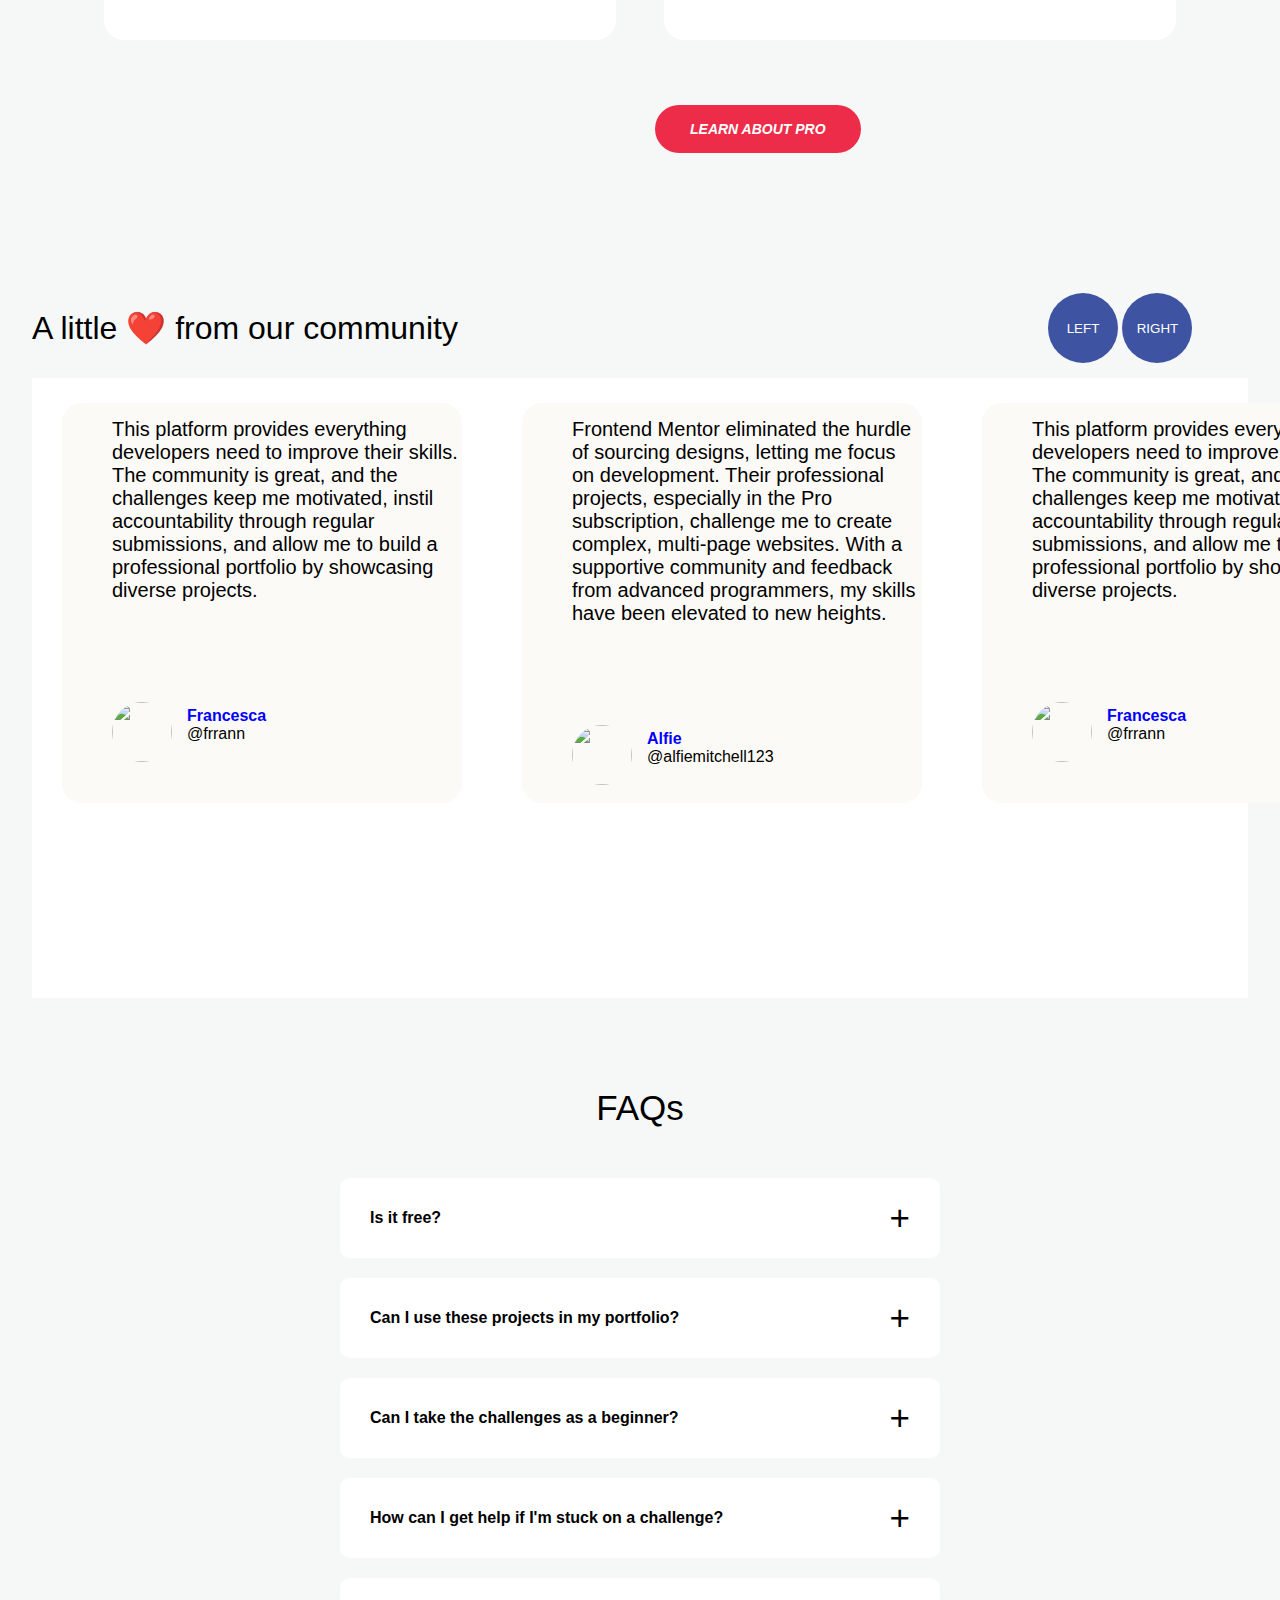
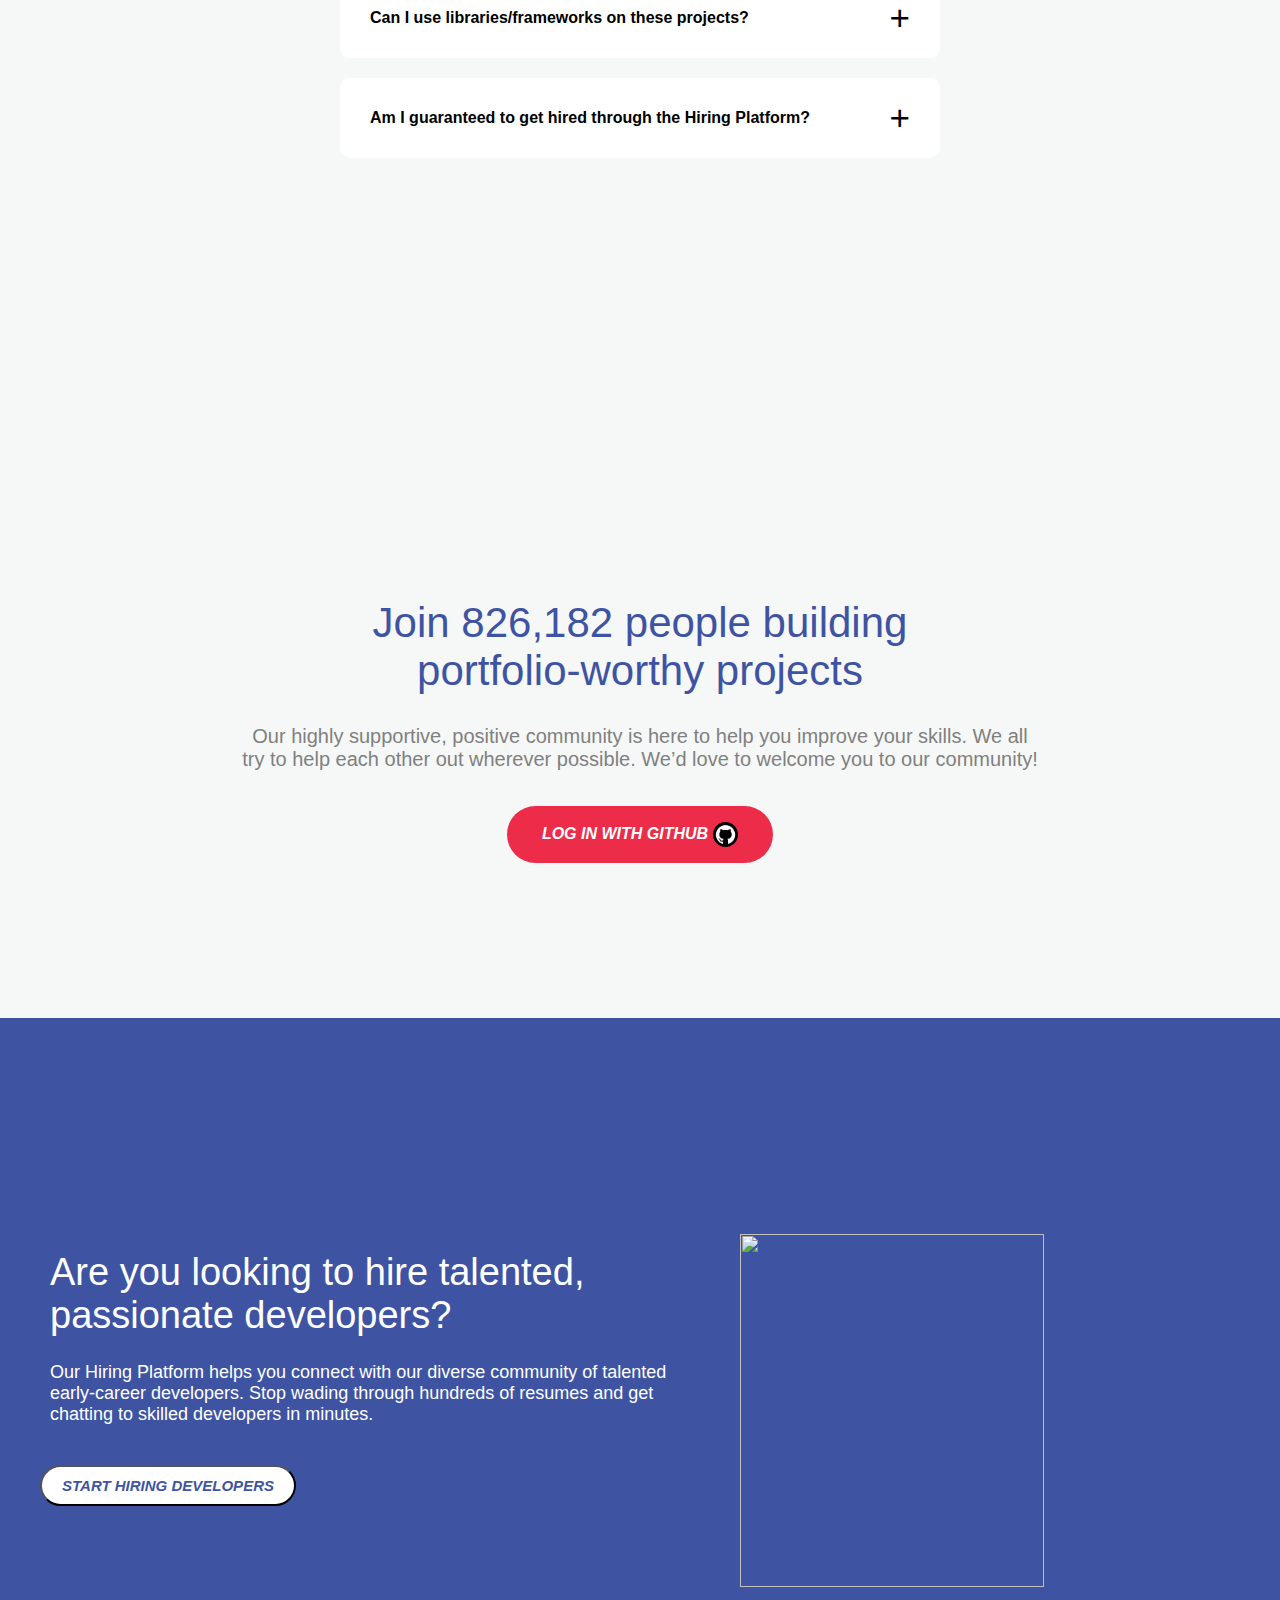
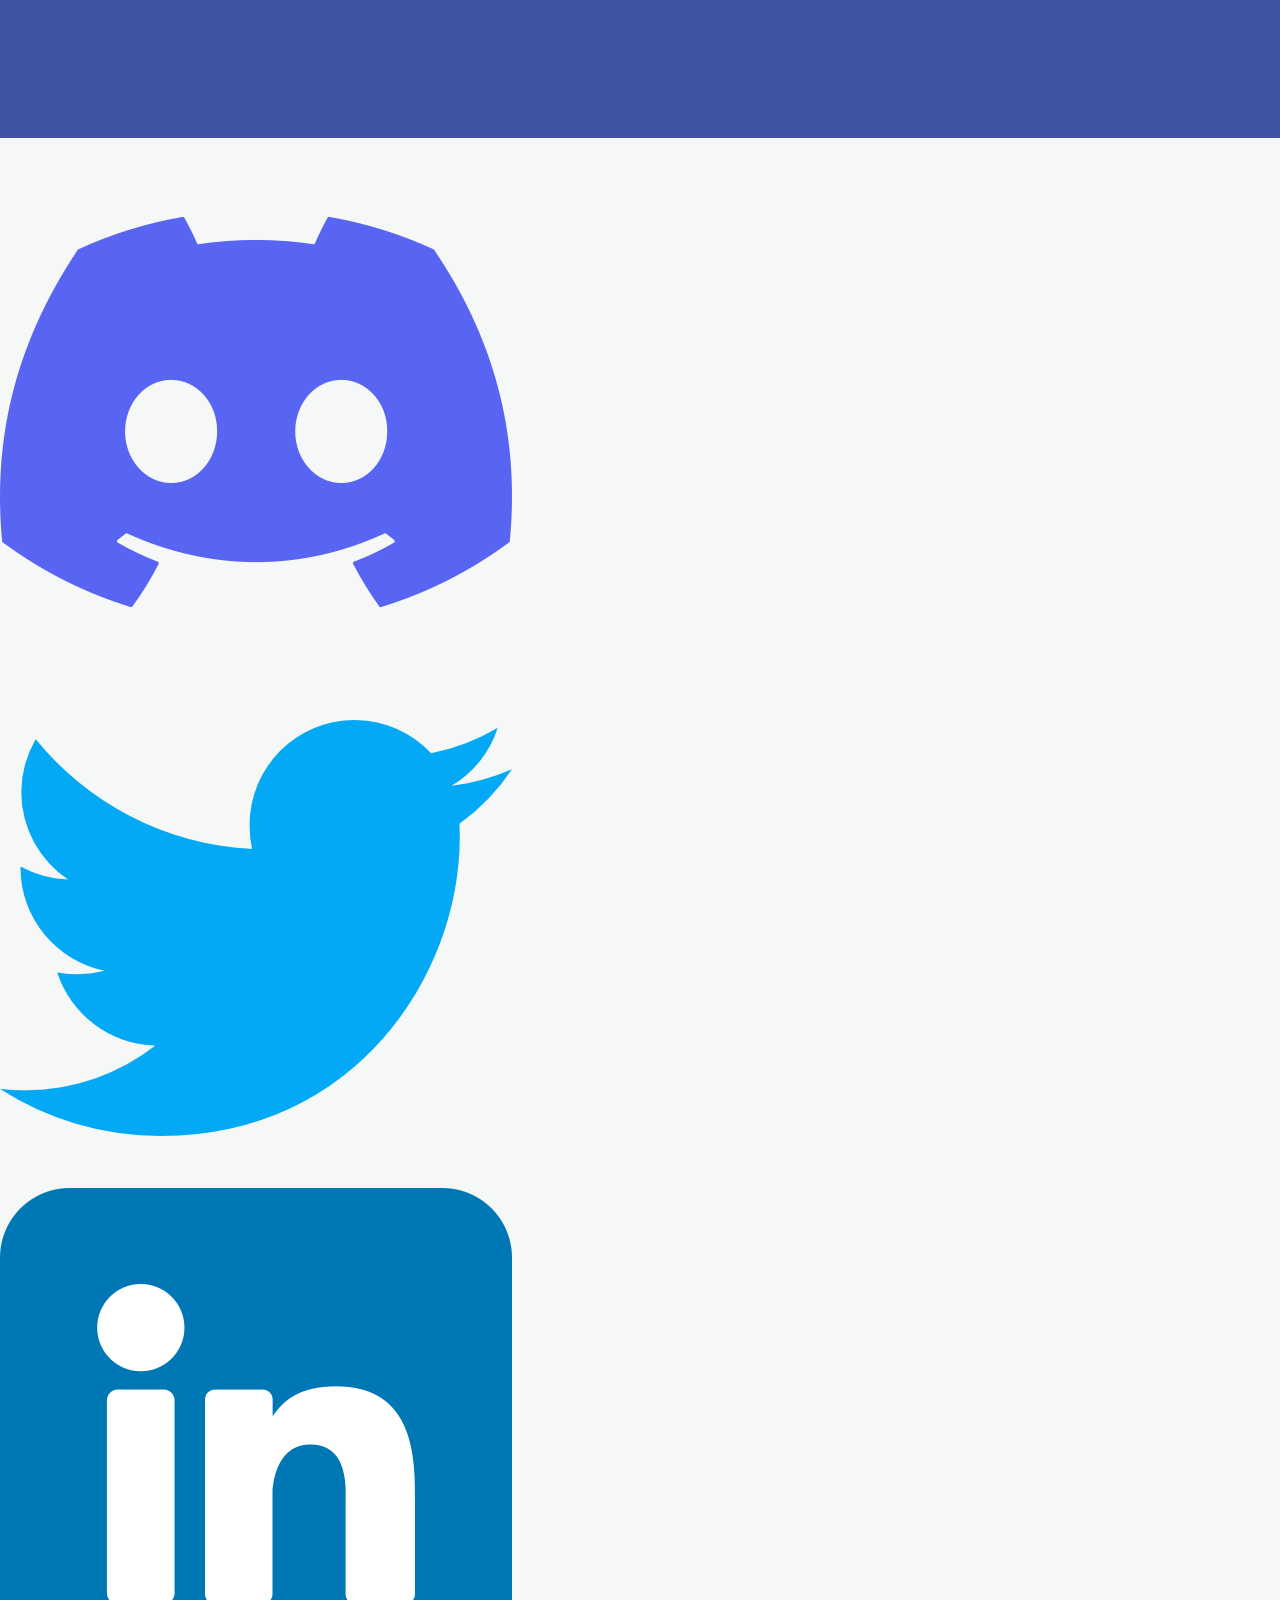
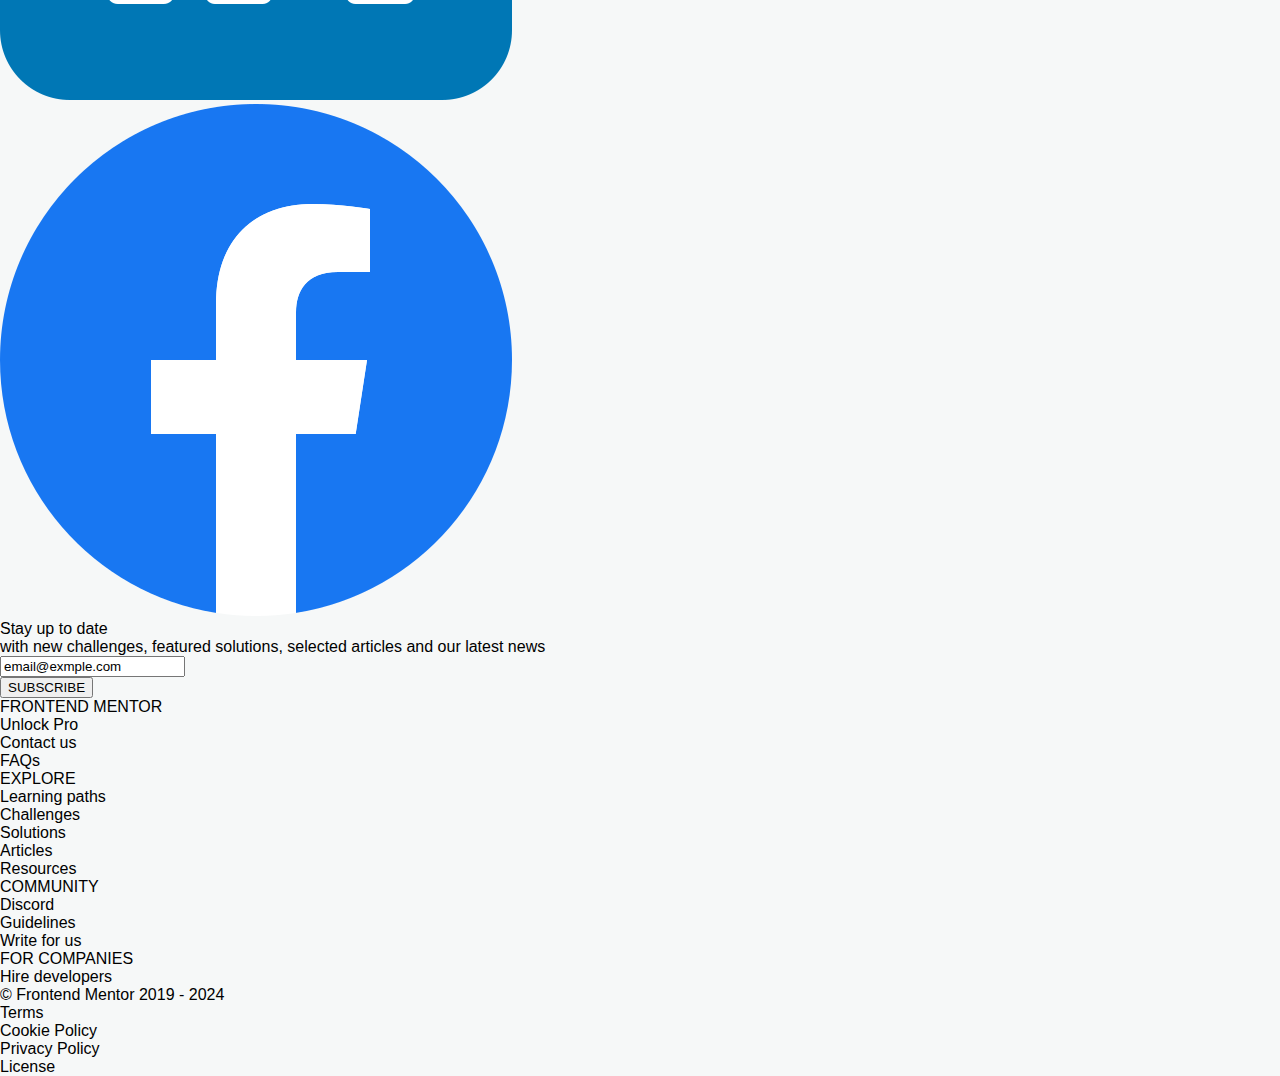
==== commit ed962218: "frontend mentor" ====
--- a/index.html
+++ b/index.html
@@ -9,7 +9,8 @@
     <link rel="stylesheet" href="./assets/theme.css" />
     <link rel="stylesheet" href="/assets/style.css" />
     <link rel="stylesheet" href="/assets/styling.css" />
-  </head>
+   
+</head>
 
   <body>
     <header>
@@ -22,20 +23,22 @@
       </div>
 
       <nav>
-        <div class="logo">
-          <img
+        <div class="logo"><a href="index.html">
+ <img
             class="front"
             src="https://www.frontendmentor.io/static/images/logo-desktop.svg"
             alt="logo"
           />
+</a>
+         
         </div>
         <div class="items">
           <ul class="nav-items">
-            <div class="nav-item">LEARNING PATHS</div>
-            <div class="nav-item">CHALLENGES</div>
+            <div class="nav-item"><a href="/learningpaths.html">LEARNING PATHS</a></div>
+            <div class="nav-item"><a href="/challenges.html">CHALLENGES</a></div>
             <div class="nav-item">SOLUTIONS</div>
-            <div class="nav-item">ARTICLES</div>
-            <div class="nav-item">UNLOCK PRO</div>
+            <div class="nav-item"><a href="/articles.html">ARTICLES</a>   </div>
+            <div class="nav-item"><a href="/unlock.html">UNLOCK PRO</a>  </div>
             <div class="github">
               <button class="git">
                 LOG IN WITH GITHUB
@@ -458,6 +461,12 @@
 </div>
 
 
+
+
+
+    </main>
+
+<footer>  
 <div class="layer-15">
     <div class="upper-15">
 <div class="upper-15-left" >
@@ -476,7 +485,7 @@
 <div class="stay">Stay up to date</div>
 <div class="news">with new challenges, featured solutions, selected articles and our latest news</div>
 <div class="lower-15-box">
-<div class="text-box"><textarea name="" id=""></textarea></div>
+<div class="text-box"><input class="text-boxx" type="text" value="email@exmple.com"></div>
 <div class="subscribe"><button class="subs">SUBSCRIBE</button></div>
 </div>
 </div>
@@ -500,7 +509,7 @@
 <div class="mentor-item">Solutions</div>
 <div class="mentor-item">Articles</div>
 <div class="mentor-item">Resources</div>
-</ul>
+
 </div>
 
 
@@ -532,9 +541,6 @@
 </div>
 
 </div>
-
-    </main>
-
-
+</footer>
   </body>
 </html>
--- a/assets/layout.css
+++ b/assets/layout.css
@@ -7,6 +7,15 @@
   box-sizing: border-box;
 }
 
+.topmargin{
+margin-top: 60px;
+
+.centerItems{
+display: flex;
+align-items: center;
+}
+
+}
 .flex {
   display: flex;
 }
--- a/assets/vars.css
+++ b/assets/vars.css
@@ -1,6 +1,6 @@
 :root {
-  --primary-color: coral;
-  --secondary-color: rgba(0, 0, 0, 0.7);
+  --primary-color: rgb(62, 84, 163);
+  --secondary-color: rgb(240,244,244);
 
   /* typography */
   /* --font-family: "Poppins","sans-serif", */
@@ -22,3 +22,25 @@
   --font-md: 24px;
   --font-lg: 32px;
 }
+
+.green-background{
+background-color: rgb(170,215,66);
+}
+.green-border{
+border: 1px solid rgb(170,215,66);
+
+}
+.green-font{
+color: rgb(170,215,66);
+}
+
+.blue-background{
+background-color: rgb(106,190,205);
+}
+.blue-border{
+border: 1px solid rgb(106,190,205);
+
+}
+.blue-font{
+color: rgb(106,190,205);
+}
